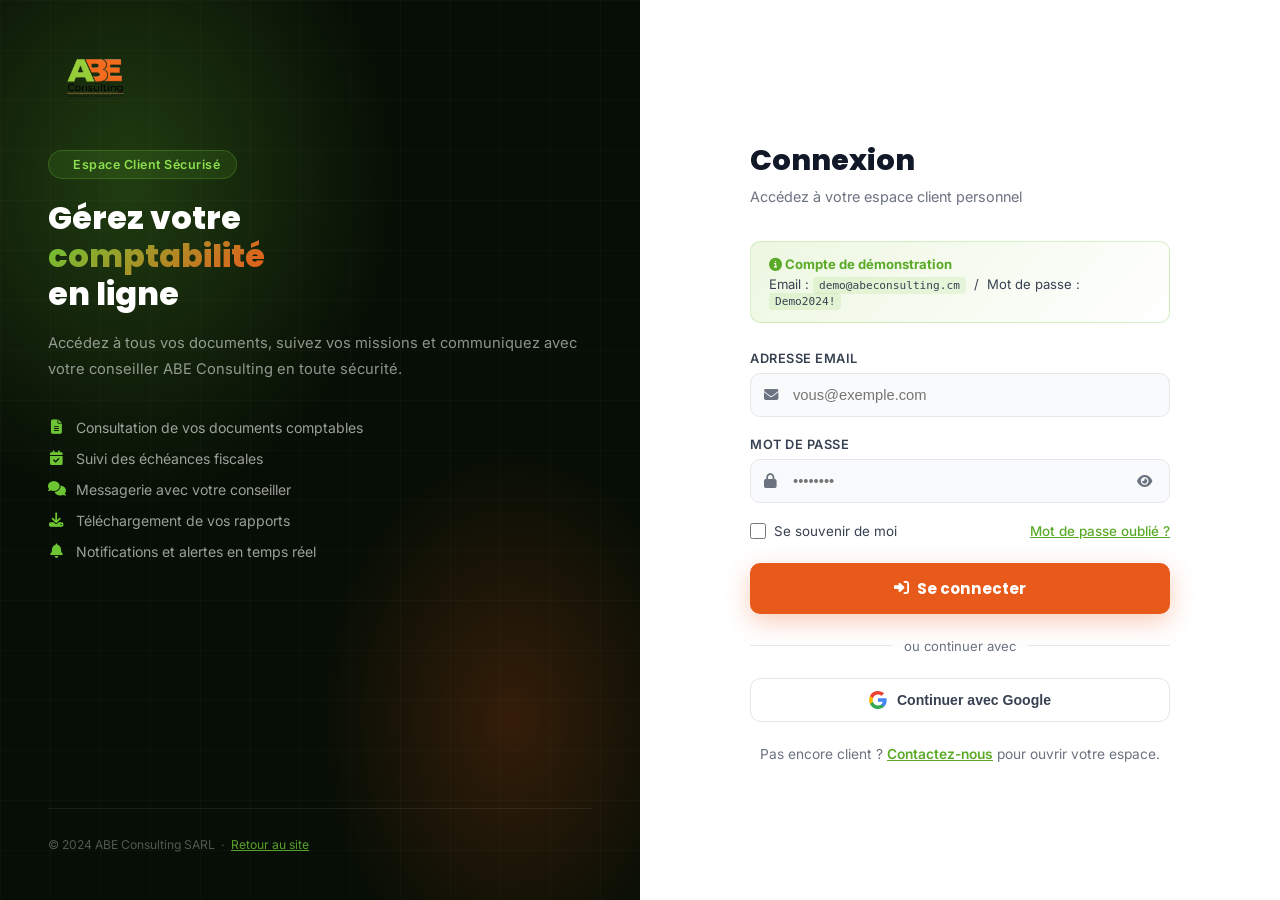
==== dashboard.html @ 88e7f57d "Initial release – ABE Consulting SARL website Complete multi-page B2B website with: - Main site (ind" ====
<!DOCTYPE html>
<html lang="fr">
<head>
  <meta charset="UTF-8" />
  <meta name="viewport" content="width=device-width, initial-scale=1.0" />
  <title>Espace Client – ABE Consulting SARL</title>
  <link rel="icon" type="image/png" href="images/logoABE.png" />
  <link rel="stylesheet" href="https://cdnjs.cloudflare.com/ajax/libs/font-awesome/6.5.0/css/all.min.css" />
  <link rel="stylesheet" href="css/dashboard.css" />
</head>
<body>
<div class="dash-layout">

  <!-- ═══ SIDEBAR ═══ -->
  <aside class="sidebar" id="sidebar">
    <div class="sidebar-logo">
      <img src="images/logoABE.png" alt="ABE Consulting" />
    </div>

    <nav class="sidebar-nav">
      <div class="nav-group">
        <div class="nav-group-label">Principal</div>
        <a href="#" class="sidebar-link active"><i class="fas fa-th-large"></i> Tableau de bord</a>
        <a href="#" class="sidebar-link"><i class="fas fa-folder-open"></i> Mes documents <span class="badge">3</span></a>
        <a href="#" class="sidebar-link"><i class="fas fa-calendar-alt"></i> Échéances fiscales</a>
        <a href="#" class="sidebar-link"><i class="fas fa-comments"></i> Messages <span class="badge">2</span></a>
      </div>
      <div class="nav-group">
        <div class="nav-group-label">Services</div>
        <a href="#" class="sidebar-link"><i class="fas fa-calculator"></i> Comptabilité</a>
        <a href="#" class="sidebar-link"><i class="fas fa-search-dollar"></i> Audit & Contrôle</a>
        <a href="#" class="sidebar-link"><i class="fas fa-file-invoice-dollar"></i> Fiscalité</a>
        <a href="#" class="sidebar-link"><i class="fas fa-chart-line"></i> Rapports</a>
      </div>
      <div class="nav-group">
        <div class="nav-group-label">Compte</div>
        <a href="#" class="sidebar-link"><i class="fas fa-user-cog"></i> Mon profil</a>
        <a href="#" class="sidebar-link"><i class="fas fa-bell"></i> Notifications</a>
        <a href="#" class="sidebar-link"><i class="fas fa-question-circle"></i> Aide & Support</a>
      </div>
    </nav>

    <div class="sidebar-bottom">
      <div class="sidebar-user" id="sidebarUser">
        <div class="user-avatar" id="sidebarAvatar">CT</div>
        <div class="user-info">
          <strong id="sidebarName">Charly TEMGOUA</strong>
          <span>Client Premium</span>
        </div>
        <i class="fas fa-ellipsis-v"></i>
      </div>
    </div>
  </aside>

  <!-- ═══ MAIN ═══ -->
  <div class="dash-main">

    <!-- Top Bar -->
    <div class="dash-topbar">
      <div class="topbar-search">
        <i class="fas fa-search"></i>
        <input type="text" placeholder="Rechercher un document, une mission…" />
      </div>
      <div class="topbar-right">
        <button class="topbar-icon-btn" title="Notifications">
          <i class="fas fa-bell"></i>
          <span class="topbar-notif-dot"></span>
        </button>
        <button class="topbar-icon-btn" title="Aide">
          <i class="fas fa-question-circle"></i>
        </button>
        <div class="topbar-user" id="topbarUser">
          <div class="topbar-avatar" id="topbarAvatar">CT</div>
          <span id="topbarName">Charly T.</span>
          <i class="fas fa-chevron-down"></i>
        </div>
        <button class="btn btn-o btn-sm" onclick="logout()">
          <i class="fas fa-sign-out-alt"></i> Déconnexion
        </button>
      </div>
    </div>

    <!-- Body -->
    <div class="dash-body">

      <!-- Welcome -->
      <div class="welcome-bar">
        <div class="welcome-text">
          <h1>Bonjour, <span id="welcomeName">Charly</span> 👋</h1>
          <p id="welcomeDate">Chargement de la date…</p>
        </div>
        <div class="welcome-actions">
          <button class="btn btn-o btn-sm" onclick="showToast('Fonctionnalité bientôt disponible')">
            <i class="fas fa-download"></i> Exporter
          </button>
          <button class="btn btn-p btn-sm">
            <i class="fas fa-plus"></i> Nouvelle demande
          </button>
        </div>
      </div>

      <!-- KPI Cards -->
      <div class="kpi-grid">
        <div class="kpi-card">
          <div class="kpi-top">
            <div class="kpi-icon ki-g"><i class="fas fa-folder-open"></i></div>
            <div class="kpi-trend up"><i class="fas fa-arrow-up"></i> +2</div>
          </div>
          <div class="kpi-num">12</div>
          <div class="kpi-label">Documents disponibles</div>
        </div>
        <div class="kpi-card">
          <div class="kpi-top">
            <div class="kpi-icon ki-o"><i class="fas fa-calendar-exclamation"></i></div>
            <div class="kpi-trend up"><i class="fas fa-exclamation"></i> Urgent</div>
          </div>
          <div class="kpi-num">3</div>
          <div class="kpi-label">Échéances à venir</div>
        </div>
        <div class="kpi-card">
          <div class="kpi-top">
            <div class="kpi-icon ki-b"><i class="fas fa-tasks"></i></div>
            <div class="kpi-trend up"><i class="fas fa-circle-check"></i> En cours</div>
          </div>
          <div class="kpi-num">2</div>
          <div class="kpi-label">Missions actives</div>
        </div>
        <div class="kpi-card">
          <div class="kpi-top">
            <div class="kpi-icon ki-p"><i class="fas fa-comments"></i></div>
            <div class="kpi-trend up"><i class="fas fa-dot-circle"></i> Nouveau</div>
          </div>
          <div class="kpi-num">2</div>
          <div class="kpi-label">Messages non lus</div>
        </div>
      </div>

      <!-- Content Grid -->
      <div class="content-grid">

        <!-- Documents table -->
        <div class="dash-card">
          <div class="card-head">
            <h3><i class="fas fa-folder" style="color:var(--c-green);margin-right:8px"></i>Mes derniers documents</h3>
            <button class="btn btn-o btn-xs">Voir tout</button>
          </div>
          <div class="card-body">
            <table class="docs-table">
              <thead>
                <tr>
                  <th>Document</th>
                  <th>Date</th>
                  <th>Exercice</th>
                  <th>Statut</th>
                  <th></th>
                </tr>
              </thead>
              <tbody>
                <tr>
                  <td>
                    <div class="doc-name">
                      <div class="doc-icon di-pdf"><i class="fas fa-file-pdf"></i></div>
                      <div>
                        <strong>Bilan 2023</strong>
                        <small>États financiers annuels</small>
                      </div>
                    </div>
                  </td>
                  <td>28/03/2024</td>
                  <td>2023</td>
                  <td><span class="status-pill sp-ok">Certifié</span></td>
                  <td><button class="btn btn-o btn-xs" onclick="showToast('Téléchargement en cours…')"><i class="fas fa-download"></i></button></td>
                </tr>
                <tr>
                  <td>
                    <div class="doc-name">
                      <div class="doc-icon di-xls"><i class="fas fa-file-excel"></i></div>
                      <div>
                        <strong>Déclaration TVA – T4 2023</strong>
                        <small>Déclaration trimestrielle</small>
                      </div>
                    </div>
                  </td>
                  <td>15/01/2024</td>
                  <td>2023</td>
                  <td><span class="status-pill sp-ok">Déposée</span></td>
                  <td><button class="btn btn-o btn-xs" onclick="showToast('Téléchargement en cours…')"><i class="fas fa-download"></i></button></td>
                </tr>
                <tr>
                  <td>
                    <div class="doc-name">
                      <div class="doc-icon di-pdf"><i class="fas fa-file-pdf"></i></div>
                      <div>
                        <strong>Rapport d'audit interne</strong>
                        <small>Mission de contrôle 2023</small>
                      </div>
                    </div>
                  </td>
                  <td>10/03/2024</td>
                  <td>2023</td>
                  <td><span class="status-pill sp-new">Nouveau</span></td>
                  <td><button class="btn btn-o btn-xs" onclick="showToast('Téléchargement en cours…')"><i class="fas fa-download"></i></button></td>
                </tr>
                <tr>
                  <td>
                    <div class="doc-name">
                      <div class="doc-icon di-word"><i class="fas fa-file-word"></i></div>
                      <div>
                        <strong>Note fiscale – IS 2023</strong>
                        <small>Analyse impôt sur les sociétés</small>
                      </div>
                    </div>
                  </td>
                  <td>05/04/2024</td>
                  <td>2023</td>
                  <td><span class="status-pill sp-pend">En attente</span></td>
                  <td><button class="btn btn-o btn-xs" onclick="showToast('Téléchargement en cours…')"><i class="fas fa-download"></i></button></td>
                </tr>
              </tbody>
            </table>
          </div>
        </div>

        <!-- Deadlines -->
        <div class="dash-card">
          <div class="card-head">
            <h3><i class="fas fa-calendar-alt" style="color:var(--c-orange);margin-right:8px"></i>Échéances fiscales</h3>
            <button class="btn btn-o btn-xs">Calendrier</button>
          </div>
          <div class="card-body">
            <div class="deadline-list">
              <div class="deadline-item urgent">
                <div class="dl-date"><strong>15</strong><span>Avr</span></div>
                <div class="dl-info">
                  <strong>Déclaration TVA T1 2024</strong>
                  <span>Direction Générale des Impôts</span>
                </div>
                <span class="dl-badge dlb-u">Urgent</span>
              </div>
              <div class="deadline-item">
                <div class="dl-date"><strong>30</strong><span>Avr</span></div>
                <div class="dl-info">
                  <strong>Paiement IS – Acompte</strong>
                  <span>Impôt sur les sociétés</span>
                </div>
                <span class="dl-badge dlb-n">Normal</span>
              </div>
              <div class="deadline-item">
                <div class="dl-date"><strong>15</strong><span>Mai</span></div>
                <div class="dl-info">
                  <strong>DIPE mensuelle – Avril</strong>
                  <span>Déclaration préalable emploi</span>
                </div>
                <span class="dl-badge dlb-n">Normal</span>
              </div>
              <div class="deadline-item">
                <div class="dl-date"><strong>30</strong><span>Jun</span></div>
                <div class="dl-info">
                  <strong>Liasse fiscale 2023</strong>
                  <span>Dépôt bilan DGI</span>
                </div>
                <span class="dl-badge dlb-n">Normal</span>
              </div>
            </div>
          </div>
        </div>

      </div>

      <!-- Activity + Messages -->
      <div class="content-grid">

        <!-- Activity -->
        <div class="dash-card">
          <div class="card-head">
            <h3><i class="fas fa-history" style="color:var(--c-green);margin-right:8px"></i>Activité récente</h3>
          </div>
          <div class="card-body">
            <div class="activity-list">
              <div class="activity-item">
                <div class="act-dot ad-g"><i class="fas fa-upload"></i></div>
                <div class="act-text">
                  <strong>Bilan 2023 mis en ligne</strong>
                  <span>Il y a 2 jours · par ABE Consulting</span>
                </div>
              </div>
              <div class="activity-item">
                <div class="act-dot ad-o"><i class="fas fa-file-invoice-dollar"></i></div>
                <div class="act-text">
                  <strong>Déclaration TVA T1 préparée</strong>
                  <span>Il y a 3 jours · en attente de signature</span>
                </div>
              </div>
              <div class="activity-item">
                <div class="act-dot ad-b"><i class="fas fa-comments"></i></div>
                <div class="act-text">
                  <strong>Nouveau message de votre conseiller</strong>
                  <span>Il y a 5 jours · Charly TEMGOUA</span>
                </div>
              </div>
              <div class="activity-item">
                <div class="act-dot ad-g"><i class="fas fa-check-circle"></i></div>
                <div class="act-text">
                  <strong>Mission audit interne clôturée</strong>
                  <span>Il y a 1 semaine · Rapport disponible</span>
                </div>
              </div>
            </div>
          </div>
        </div>

        <!-- Messages -->
        <div class="dash-card messages-section">
          <div class="card-head">
            <h3><i class="fas fa-comments" style="color:var(--c-orange);margin-right:8px"></i>Messages</h3>
            <span style="font-size:.75rem;background:var(--c-orange);color:#fff;padding:3px 9px;border-radius:99px;font-weight:700;">2 non lus</span>
          </div>
          <div class="card-body">
            <div class="activity-list">
              <div class="activity-item" style="background:var(--c-green-l);border-radius:10px;margin:8px 8px 0;">
                <div class="act-dot ad-g"><i class="fas fa-user"></i></div>
                <div class="act-text">
                  <strong>Charly TEMGOUA (Conseiller)</strong>
                  <span>"Votre bilan 2023 est prêt. Merci de le consulter dans vos documents et de valider..."</span>
                  <span style="font-size:.7rem;color:var(--c-400);margin-top:4px;display:block;">Hier à 14:32 · Non lu</span>
                </div>
              </div>
              <div class="activity-item" style="background:var(--c-orange-l);border-radius:10px;margin:8px;">
                <div class="act-dot ad-o"><i class="fas fa-bell"></i></div>
                <div class="act-text">
                  <strong>Rappel automatique</strong>
                  <span>"Votre déclaration TVA T1 est due le 15 avril. Nous avons préparé les documents..."</span>
                  <span style="font-size:.7rem;color:var(--c-400);margin-top:4px;display:block;">Il y a 2 jours · Non lu</span>
                </div>
              </div>
            </div>
          </div>
          <div class="msg-compose-area">
            <textarea placeholder="Envoyer un message à votre conseiller…" rows="2"></textarea>
            <button class="btn btn-g btn-sm" onclick="showToast('Message envoyé à votre conseiller !')">
              <i class="fas fa-paper-plane"></i>
            </button>
          </div>
        </div>

      </div>

    </div><!-- /dash-body -->
  </div><!-- /dash-main -->

</div><!-- /dash-layout -->

<!-- Toast -->
<div class="toast" id="toast"><i class="fas fa-check-circle"></i> <span id="toastMsg"></span></div>

<script src="js/auth.js"></script>
<script>
  // Load user data
  document.addEventListener('DOMContentLoaded', () => {
    const user = JSON.parse(localStorage.getItem('abe_user') || '{}');
    const name = user.name || 'Client';
    const initials = name.split(' ').map(n=>n[0]).join('').slice(0,2).toUpperCase();
    const firstName = name.split(' ')[0];

    document.getElementById('welcomeName').textContent = firstName;
    document.getElementById('sidebarName').textContent = name;
    document.getElementById('sidebarAvatar').textContent = initials;
    document.getElementById('topbarName').textContent = firstName + ' T.';
    document.getElementById('topbarAvatar').textContent = initials;

    // Date
    const now = new Date();
    const opts = { weekday:'long', year:'numeric', month:'long', day:'numeric' };
    document.getElementById('welcomeDate').textContent =
      'Aujourd\'hui, ' + now.toLocaleDateString('fr-FR', opts);
  });

  function showToast(msg) {
    const t = document.getElementById('toast');
    document.getElementById('toastMsg').textContent = msg;
    t.classList.add('show');
    setTimeout(() => t.classList.remove('show'), 3000);
  }
  function logout() {
    if (confirm('Êtes-vous sûr de vouloir vous déconnecter ?')) {
      localStorage.removeItem('abe_token');
      localStorage.removeItem('abe_user');
      window.location.href = 'login.html';
    }
  }
</script>
</body>
</html>
---- css/dashboard.css ----
/* ================================================================
   ABE Consulting — Client Dashboard Styles
   ================================================================ */

@import url('https://fonts.googleapis.com/css2?family=Inter:wght@400;500;600&family=Poppins:wght@500;600;700;800&display=swap');

*,*::before,*::after{box-sizing:border-box;margin:0;padding:0}
html{font-size:16px}
body{font-family:'Inter',sans-serif;background:#f3f4f6;color:#374151;-webkit-font-smoothing:antialiased}

:root {
  --c-green:#6DC534; --c-green-d:#5aaa28; --c-green-l:#edf7e1;
  --c-orange:#E85A1A; --c-orange-d:#c94914; --c-orange-l:#fdf0e8;
  --c-ink:#0d0d0d; --c-900:#111827; --c-800:#1f2937; --c-700:#374151;
  --c-500:#6b7280; --c-400:#9ca3af; --c-200:#e5e7eb;
  --c-100:#f3f4f6; --c-50:#f9fafb; --c-white:#ffffff;
  --sidebar-w:260px;
  --header-h:64px;
  --t:.25s ease;
  --sh:0 4px 6px -1px rgba(0,0,0,.08),0 2px 4px -2px rgba(0,0,0,.06);
  --sh-lg:0 10px 15px -3px rgba(0,0,0,.08);
}

/* ── Layout ── */
.dash-layout { display:flex; min-height:100vh; }

/* ── Sidebar ── */
.sidebar {
  width:var(--sidebar-w); flex-shrink:0;
  background:var(--c-ink);
  display:flex; flex-direction:column;
  position:fixed; top:0; left:0; bottom:0;
  z-index:200; overflow-y:auto;
  transition:transform var(--t);
}
.sidebar-logo {
  padding:22px 20px 20px;
  border-bottom:1px solid rgba(255,255,255,.07);
}
.sidebar-logo img { height:40px; width:auto; object-fit:contain; filter:brightness(0) invert(1) opacity(.8); }

.sidebar-nav { flex:1; padding:16px 12px; }
.nav-group { margin-bottom:28px; }
.nav-group-label {
  font-size:.68rem; font-weight:700; text-transform:uppercase; letter-spacing:1.5px;
  color:rgba(255,255,255,.25); padding:0 10px; margin-bottom:8px;
}
.sidebar-link {
  display:flex; align-items:center; gap:12px;
  padding:10px 12px; border-radius:8px;
  font-size:.86rem; font-weight:500; color:rgba(255,255,255,.55);
  transition:var(--t); position:relative;
  margin-bottom:3px;
}
.sidebar-link i { width:18px; text-align:center; font-size:.9rem; }
.sidebar-link:hover { color:rgba(255,255,255,.85); background:rgba(255,255,255,.07); }
.sidebar-link.active { color:var(--c-white); background:rgba(109,197,52,.18); }
.sidebar-link.active i { color:var(--c-green); }
.sidebar-link .badge {
  margin-left:auto; background:var(--c-orange); color:#fff;
  font-size:.68rem; font-weight:700; padding:2px 7px; border-radius:9999px;
}

.sidebar-bottom {
  padding:16px 12px;
  border-top:1px solid rgba(255,255,255,.07);
}
.sidebar-user {
  display:flex; align-items:center; gap:10px;
  padding:12px; border-radius:8px;
  transition:var(--t); cursor:pointer;
}
.sidebar-user:hover { background:rgba(255,255,255,.07); }
.user-avatar {
  width:36px; height:36px; border-radius:50%;
  background:linear-gradient(135deg,var(--c-green),var(--c-green-d));
  display:flex; align-items:center; justify-content:center;
  font-family:'Poppins',sans-serif; font-size:.85rem; font-weight:700; color:#fff;
  flex-shrink:0;
}
.user-info strong { display:block; font-size:.82rem; font-weight:600; color:#fff; }
.user-info span   { font-size:.72rem; color:rgba(255,255,255,.4); }
.sidebar-user i { margin-left:auto; color:rgba(255,255,255,.3); font-size:.75rem; }

/* ── Main content ── */
.dash-main { margin-left:var(--sidebar-w); flex:1; min-width:0; }

/* ── Top bar ── */
.dash-topbar {
  position:sticky; top:0; z-index:100;
  height:var(--header-h);
  background:rgba(255,255,255,.95);
  backdrop-filter:blur(12px);
  border-bottom:1px solid var(--c-200);
  display:flex; align-items:center;
  padding:0 32px; gap:16px;
}
.topbar-search {
  flex:1; max-width:340px;
  position:relative;
}
.topbar-search i {
  position:absolute; left:14px; top:50%; transform:translateY(-50%);
  color:var(--c-400); font-size:.85rem;
}
.topbar-search input {
  width:100%; padding:9px 14px 9px 38px;
  border:1.5px solid var(--c-200); border-radius:8px;
  font-size:.86rem; color:var(--c-900);
  background:var(--c-100); outline:none; transition:var(--t);
}
.topbar-search input:focus { border-color:var(--c-green); background:#fff; box-shadow:0 0 0 3px rgba(109,197,52,.1); }
.topbar-right { margin-left:auto; display:flex; align-items:center; gap:12px; }
.topbar-icon-btn {
  width:38px; height:38px; border-radius:8px;
  display:flex; align-items:center; justify-content:center;
  color:var(--c-500); font-size:.9rem;
  position:relative; transition:var(--t);
  background:transparent;
}
.topbar-icon-btn:hover { background:var(--c-100); color:var(--c-900); }
.topbar-notif-dot {
  position:absolute; top:8px; right:8px;
  width:8px; height:8px; border-radius:50%;
  background:var(--c-orange); border:2px solid #fff;
}
.topbar-user {
  display:flex; align-items:center; gap:8px;
  padding:6px 12px; border-radius:8px;
  cursor:pointer; transition:var(--t);
}
.topbar-user:hover { background:var(--c-100); }
.topbar-avatar {
  width:32px; height:32px; border-radius:50%;
  background:linear-gradient(135deg,var(--c-green),var(--c-green-d));
  display:flex; align-items:center; justify-content:center;
  font-family:'Poppins',sans-serif; font-size:.75rem; font-weight:700; color:#fff;
}
.topbar-user span { font-size:.84rem; font-weight:600; color:var(--c-900); }
.topbar-user i    { font-size:.75rem; color:var(--c-500); }

/* ── Page body ── */
.dash-body { padding:32px; }

/* ── Welcome bar ── */
.welcome-bar {
  display:flex; align-items:center; justify-content:space-between;
  flex-wrap:wrap; gap:16px; margin-bottom:32px;
}
.welcome-text h1 { font-family:'Poppins',sans-serif; font-size:1.5rem; font-weight:800; color:var(--c-900); margin-bottom:4px; }
.welcome-text p  { font-size:.88rem; color:var(--c-500); }
.welcome-actions { display:flex; gap:10px; }

/* Buttons */
.btn {
  display:inline-flex; align-items:center; gap:8px;
  padding:10px 22px; border-radius:8px;
  font-family:'Poppins',sans-serif; font-size:.85rem; font-weight:600;
  transition:var(--t); cursor:pointer; border:none;
}
.btn-p { background:var(--c-orange); color:#fff; box-shadow:0 4px 14px rgba(232,90,26,.25); }
.btn-p:hover { background:var(--c-orange-d); transform:translateY(-1px); }
.btn-g { background:var(--c-green); color:#fff; box-shadow:0 4px 14px rgba(109,197,52,.25); }
.btn-g:hover { background:var(--c-green-d); transform:translateY(-1px); }
.btn-o { background:transparent; color:var(--c-700); border:1.5px solid var(--c-200); }
.btn-o:hover { border-color:var(--c-green); color:var(--c-green-d); background:var(--c-green-l); }
.btn-sm { padding:7px 14px; font-size:.78rem; }
.btn-xs { padding:5px 10px; font-size:.74rem; }

/* ── KPI Cards ── */
.kpi-grid {
  display:grid; grid-template-columns:repeat(4,1fr);
  gap:20px; margin-bottom:28px;
}
.kpi-card {
  background:var(--c-white);
  border:1px solid var(--c-200);
  border-radius:14px; padding:24px;
  display:flex; flex-direction:column; gap:12px;
  transition:var(--t);
}
.kpi-card:hover { box-shadow:var(--sh-lg); transform:translateY(-2px); }
.kpi-top { display:flex; align-items:flex-start; justify-content:space-between; }
.kpi-icon {
  width:44px; height:44px; border-radius:10px;
  display:flex; align-items:center; justify-content:center;
  font-size:1.1rem;
}
.ki-g { background:var(--c-green-l); color:var(--c-green-d); }
.ki-o { background:var(--c-orange-l); color:var(--c-orange-d); }
.ki-b { background:#eff6ff; color:#2563eb; }
.ki-p { background:#f5f3ff; color:#7c3aed; }
.kpi-trend {
  display:flex; align-items:center; gap:4px;
  font-size:.75rem; font-weight:600;
}
.kpi-trend.up   { color:#16a34a; }
.kpi-trend.down { color:#dc2626; }
.kpi-num {
  font-family:'Poppins',sans-serif;
  font-size:1.8rem; font-weight:800; color:var(--c-900); line-height:1;
}
.kpi-label { font-size:.8rem; color:var(--c-500); }

/* ── Content grid ── */
.content-grid {
  display:grid; grid-template-columns:1.6fr 1fr;
  gap:24px; margin-bottom:28px;
}

/* ── Cards ── */
.dash-card {
  background:var(--c-white);
  border:1px solid var(--c-200);
  border-radius:14px; overflow:hidden;
}
.card-head {
  display:flex; align-items:center; justify-content:space-between;
  padding:20px 24px; border-bottom:1px solid var(--c-200);
}
.card-head h3 { font-family:'Poppins',sans-serif; font-size:.92rem; font-weight:700; color:var(--c-900); }
.card-body { padding:0; }

/* ── Documents table ── */
.docs-table { width:100%; border-collapse:collapse; }
.docs-table th {
  padding:12px 24px; text-align:left;
  font-size:.72rem; font-weight:700; color:var(--c-500);
  text-transform:uppercase; letter-spacing:.8px;
  background:var(--c-50); border-bottom:1px solid var(--c-200);
}
.docs-table td { padding:14px 24px; font-size:.85rem; border-bottom:1px solid var(--c-100); vertical-align:middle; }
.docs-table tr:last-child td { border-bottom:none; }
.docs-table tr:hover td { background:var(--c-50); }
.doc-name { display:flex; align-items:center; gap:10px; }
.doc-icon {
  width:32px; height:32px; border-radius:6px;
  display:flex; align-items:center; justify-content:center;
  font-size:.8rem; flex-shrink:0;
}
.di-pdf { background:#fef2f2; color:#dc2626; }
.di-xls { background:#f0fdf4; color:#16a34a; }
.di-word{ background:#eff6ff; color:#2563eb; }
.doc-name strong { font-weight:600; color:var(--c-900); }
.doc-name small  { font-size:.75rem; color:var(--c-500); display:block; }

.status-pill {
  display:inline-flex; align-items:center; gap:5px;
  padding:4px 10px; border-radius:9999px;
  font-size:.72rem; font-weight:600;
}
.sp-ok   { background:#f0fdf4; color:#16a34a; }
.sp-pend { background:#fef9c3; color:#b45309; }
.sp-new  { background:var(--c-green-l); color:var(--c-green-d); }
.sp-ok::before, .sp-pend::before, .sp-new::before {
  content:''; width:5px; height:5px; border-radius:50%; background:currentColor;
}

/* ── Deadlines / Calendar ── */
.deadline-list { padding:12px; display:flex; flex-direction:column; gap:8px; }
.deadline-item {
  display:flex; align-items:center; gap:12px;
  padding:12px 14px; border-radius:10px; border:1px solid var(--c-200);
  transition:var(--t);
}
.deadline-item:hover { border-color:var(--c-green); background:var(--c-green-ll,#f6fdf0); }
.dl-date {
  min-width:48px; text-align:center;
  background:var(--c-100); border-radius:8px; padding:6px 8px;
  font-family:'Poppins',sans-serif;
}
.dl-date strong { display:block; font-size:1.1rem; font-weight:800; color:var(--c-900); line-height:1; }
.dl-date span   { font-size:.65rem; text-transform:uppercase; letter-spacing:.5px; color:var(--c-500); }
.deadline-item.urgent .dl-date { background:var(--c-orange-l); }
.deadline-item.urgent .dl-date strong { color:var(--c-orange-d); }
.dl-info strong { display:block; font-size:.85rem; font-weight:600; color:var(--c-900); }
.dl-info span   { font-size:.75rem; color:var(--c-500); }
.dl-badge {
  margin-left:auto; padding:3px 9px; border-radius:9999px;
  font-size:.68rem; font-weight:700;
}
.dlb-u { background:var(--c-orange-l); color:var(--c-orange-d); }
.dlb-n { background:var(--c-green-l);  color:var(--c-green-d); }

/* ── Activity feed ── */
.activity-list { padding:8px 16px; display:flex; flex-direction:column; }
.activity-item {
  display:flex; gap:12px; padding:14px 8px;
  border-bottom:1px solid var(--c-100);
}
.activity-item:last-child { border-bottom:none; }
.act-dot {
  width:34px; height:34px; border-radius:50%; flex-shrink:0;
  display:flex; align-items:center; justify-content:center;
  font-size:.8rem;
}
.ad-g { background:var(--c-green-l); color:var(--c-green-d); }
.ad-o { background:var(--c-orange-l); color:var(--c-orange-d); }
.ad-b { background:#eff6ff; color:#2563eb; }
.act-text strong { display:block; font-size:.84rem; font-weight:600; color:var(--c-900); margin-bottom:2px; }
.act-text span   { font-size:.76rem; color:var(--c-500); }

/* ── Messages section ── */
.messages-section { margin-top:24px; }
.msg-compose-area {
  padding:20px 24px; border-top:1px solid var(--c-200);
  display:flex; gap:12px; align-items:flex-end;
}
.msg-compose-area textarea {
  flex:1; padding:12px 16px;
  border:1.5px solid var(--c-200); border-radius:10px;
  font-family:'Inter',sans-serif; font-size:.86rem; color:var(--c-900);
  resize:none; min-height:60px; outline:none; transition:var(--t);
}
.msg-compose-area textarea:focus { border-color:var(--c-green); box-shadow:0 0 0 3px rgba(109,197,52,.1); }

/* ── Toast ── */
.toast {
  position:fixed; top:80px; right:24px; z-index:999;
  background:var(--c-900); color:#fff;
  padding:14px 20px; border-radius:10px;
  display:flex; align-items:center; gap:10px;
  box-shadow:var(--sh-lg);
  font-size:.86rem;
  transform:translateY(-20px); opacity:0;
  transition:.3s ease;
  pointer-events:none;
}
.toast.show { transform:translateY(0); opacity:1; }
.toast i { color:var(--c-green); }

/* ── Responsive ── */
@media(max-width:1024px) {
  .kpi-grid      { grid-template-columns:repeat(2,1fr); }
  .content-grid  { grid-template-columns:1fr; }
}
@media(max-width:768px) {
  .sidebar       { transform:translateX(-100%); }
  .sidebar.open  { transform:translateX(0); }
  .dash-main     { margin-left:0; }
  .dash-body     { padding:20px 16px; }
  .kpi-grid      { grid-template-columns:1fr 1fr; }
  .docs-table th:nth-child(3),
  .docs-table td:nth-child(3) { display:none; }
}
@media(max-width:480px) {
  .kpi-grid      { grid-template-columns:1fr; }
  .welcome-actions { display:none; }
}
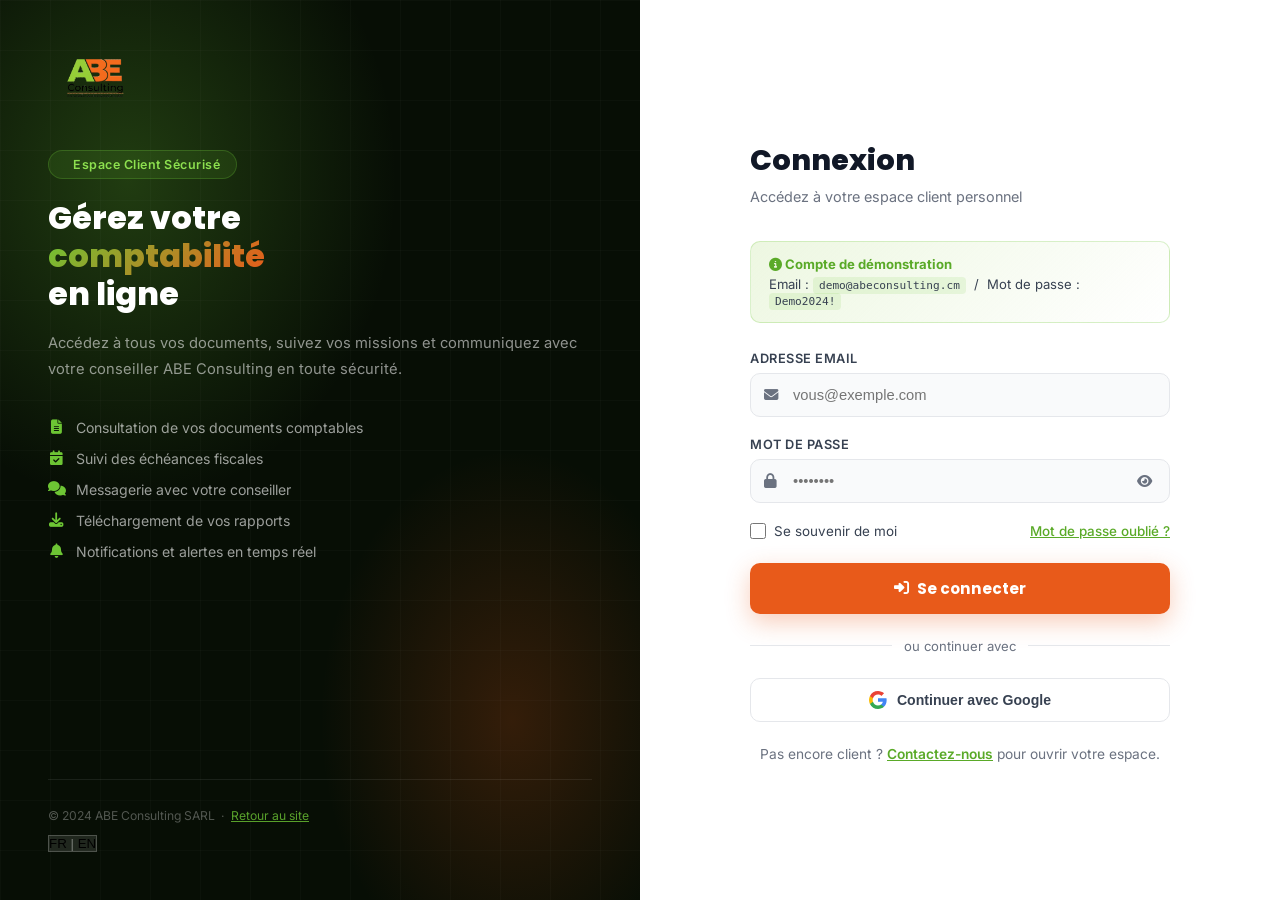
==== commit fff7e27d: "feat: complete project — certifications section, FAQ#5, footer links, lang toggle on login/dashboard" ====
--- a/dashboard.html
+++ b/dashboard.html
@@ -9,43 +9,70 @@
   <link rel="stylesheet" href="css/dashboard.css" />
 </head>
 <body>
-<div class="dash-layout">
+
+<div class="dash-layout" id="dashLayout">
+
+  <!-- ═══ SIDEBAR OVERLAY (mobile) ═══ -->
+  <div class="sidebar-overlay" id="sidebarOverlay" onclick="closeSidebar()"></div>
 
   <!-- ═══ SIDEBAR ═══ -->
   <aside class="sidebar" id="sidebar">
     <div class="sidebar-logo">
-      <img src="images/logoABE.png" alt="ABE Consulting" />
+      <a href="index.html"><img src="images/logoABE.png" alt="ABE Consulting" /></a>
+      <button class="sidebar-close" onclick="closeSidebar()" aria-label="Fermer"><i class="fas fa-times"></i></button>
     </div>
 
     <nav class="sidebar-nav">
       <div class="nav-group">
         <div class="nav-group-label">Principal</div>
-        <a href="#" class="sidebar-link active"><i class="fas fa-th-large"></i> Tableau de bord</a>
-        <a href="#" class="sidebar-link"><i class="fas fa-folder-open"></i> Mes documents <span class="badge">3</span></a>
-        <a href="#" class="sidebar-link"><i class="fas fa-calendar-alt"></i> Échéances fiscales</a>
-        <a href="#" class="sidebar-link"><i class="fas fa-comments"></i> Messages <span class="badge">2</span></a>
+        <a href="#" class="sidebar-link active" data-view="dashboard" onclick="switchView('dashboard',this)">
+          <i class="fas fa-th-large"></i> Tableau de bord
+        </a>
+        <a href="#" class="sidebar-link" data-view="documents" onclick="switchView('documents',this)">
+          <i class="fas fa-folder-open"></i> Mes documents <span class="badge">3</span>
+        </a>
+        <a href="#" class="sidebar-link" data-view="calendar" onclick="switchView('calendar',this)">
+          <i class="fas fa-calendar-alt"></i> Échéances fiscales
+        </a>
+        <a href="#" class="sidebar-link" data-view="messages" onclick="switchView('messages',this)">
+          <i class="fas fa-comments"></i> Messages <span class="badge">2</span>
+        </a>
       </div>
       <div class="nav-group">
         <div class="nav-group-label">Services</div>
-        <a href="#" class="sidebar-link"><i class="fas fa-calculator"></i> Comptabilité</a>
-        <a href="#" class="sidebar-link"><i class="fas fa-search-dollar"></i> Audit & Contrôle</a>
-        <a href="#" class="sidebar-link"><i class="fas fa-file-invoice-dollar"></i> Fiscalité</a>
-        <a href="#" class="sidebar-link"><i class="fas fa-chart-line"></i> Rapports</a>
+        <a href="services/comptabilite.html" class="sidebar-link">
+          <i class="fas fa-calculator"></i> Comptabilité
+        </a>
+        <a href="services/audit.html" class="sidebar-link">
+          <i class="fas fa-search-dollar"></i> Audit & Contrôle
+        </a>
+        <a href="services/fiscalite.html" class="sidebar-link">
+          <i class="fas fa-file-invoice-dollar"></i> Fiscalité
+        </a>
+        <a href="#" class="sidebar-link" data-view="reports" onclick="switchView('reports',this)">
+          <i class="fas fa-chart-bar"></i> Rapports
+        </a>
       </div>
       <div class="nav-group">
         <div class="nav-group-label">Compte</div>
-        <a href="#" class="sidebar-link"><i class="fas fa-user-cog"></i> Mon profil</a>
-        <a href="#" class="sidebar-link"><i class="fas fa-bell"></i> Notifications</a>
-        <a href="#" class="sidebar-link"><i class="fas fa-question-circle"></i> Aide & Support</a>
+        <a href="#" class="sidebar-link" data-view="profile" onclick="switchView('profile',this)">
+          <i class="fas fa-user-cog"></i> Mon profil
+        </a>
+        <a href="#" class="sidebar-link" data-view="notifications" onclick="switchView('notifications',this)">
+          <i class="fas fa-bell"></i> Notifications <span class="badge badge-notif">5</span>
+        </a>
+        <a href="#" class="sidebar-link" data-view="support" onclick="switchView('support',this)">
+          <i class="fas fa-question-circle"></i> Aide & Support
+        </a>
       </div>
     </nav>
 
     <div class="sidebar-bottom">
-      <div class="sidebar-user" id="sidebarUser">
+      <div class="sidebar-user" onclick="switchView('profile', document.querySelector('[data-view=profile]'))">
         <div class="user-avatar" id="sidebarAvatar">CT</div>
         <div class="user-info">
           <strong id="sidebarName">Charly TEMGOUA</strong>
-          <span>Client Premium</span>
+          <span id="sidebarRole">Client Premium</span>
         </div>
         <i class="fas fa-ellipsis-v"></i>
       </div>
@@ -57,43 +84,72 @@
 
     <!-- Top Bar -->
     <div class="dash-topbar">
+      <button class="sidebar-toggle-btn" onclick="openSidebar()" aria-label="Menu">
+        <i class="fas fa-bars"></i>
+      </button>
       <div class="topbar-search">
         <i class="fas fa-search"></i>
-        <input type="text" placeholder="Rechercher un document, une mission…" />
+        <input type="text" placeholder="Rechercher un document, une mission…" id="searchInput" oninput="handleSearch(this.value)" />
       </div>
       <div class="topbar-right">
-        <button class="topbar-icon-btn" title="Notifications">
+        <button class="lang-toggle" onclick="toggleLang()" aria-label="Changer de langue" style="display:inline-flex;align-items:center;gap:0;background:var(--c-100);border:1.5px solid var(--c-200);border-radius:9999px;overflow:hidden;cursor:pointer;font-size:.72rem;font-weight:700;letter-spacing:.05em;padding:0;">
+          <span class="lang-fr active" style="padding:5px 9px;transition:.2s;">FR</span>
+          <span style="color:var(--c-400);padding:0 2px;">|</span>
+          <span class="lang-en" style="padding:5px 9px;transition:.2s;">EN</span>
+        </button>
+        <button class="topbar-icon-btn" title="Notifications" onclick="switchView('notifications', document.querySelector('[data-view=notifications]'))" style="position:relative">
           <i class="fas fa-bell"></i>
           <span class="topbar-notif-dot"></span>
         </button>
-        <button class="topbar-icon-btn" title="Aide">
+        <button class="topbar-icon-btn" title="Aide" onclick="switchView('support', document.querySelector('[data-view=support]'))">
           <i class="fas fa-question-circle"></i>
         </button>
-        <div class="topbar-user" id="topbarUser">
+        <div class="topbar-user" id="topbarUser" onclick="toggleUserMenu()">
           <div class="topbar-avatar" id="topbarAvatar">CT</div>
           <span id="topbarName">Charly T.</span>
-          <i class="fas fa-chevron-down"></i>
-        </div>
-        <button class="btn btn-o btn-sm" onclick="logout()">
-          <i class="fas fa-sign-out-alt"></i> Déconnexion
-        </button>
+          <i class="fas fa-chevron-down" id="topbarChevron"></i>
+        </div>
+        <!-- User dropdown -->
+        <div class="user-dropdown" id="userDropdown">
+          <div class="ud-header">
+            <div class="topbar-avatar" id="udAvatar">CT</div>
+            <div>
+              <strong id="udName">Charly TEMGOUA</strong>
+              <span id="udEmail">demo@abeconsulting.cm</span>
+            </div>
+          </div>
+          <div class="ud-divider"></div>
+          <a href="#" class="ud-item" onclick="switchView('profile', document.querySelector('[data-view=profile]'));closeUserMenu()">
+            <i class="fas fa-user-cog"></i> Mon profil
+          </a>
+          <a href="#" class="ud-item" onclick="switchView('notifications', document.querySelector('[data-view=notifications]'));closeUserMenu()">
+            <i class="fas fa-bell"></i> Notifications
+          </a>
+          <div class="ud-divider"></div>
+          <a href="index.html" class="ud-item">
+            <i class="fas fa-home"></i> Retour au site
+          </a>
+          <a href="#" class="ud-item ud-logout" onclick="logout()">
+            <i class="fas fa-sign-out-alt"></i> Déconnexion
+          </a>
+        </div>
       </div>
     </div>
 
-    <!-- Body -->
-    <div class="dash-body">
-
-      <!-- Welcome -->
+    <!-- ════════════ VIEWS ════════════ -->
+
+    <!-- VIEW: Dashboard -->
+    <div class="dash-body view active" id="view-dashboard">
       <div class="welcome-bar">
         <div class="welcome-text">
           <h1>Bonjour, <span id="welcomeName">Charly</span> 👋</h1>
-          <p id="welcomeDate">Chargement de la date…</p>
+          <p id="welcomeDate">Chargement…</p>
         </div>
         <div class="welcome-actions">
-          <button class="btn btn-o btn-sm" onclick="showToast('Fonctionnalité bientôt disponible')">
+          <button class="btn btn-o btn-sm" onclick="showToast('Export en cours de préparation…')">
             <i class="fas fa-download"></i> Exporter
           </button>
-          <button class="btn btn-p btn-sm">
+          <button class="btn btn-p btn-sm" onclick="switchView('messages', document.querySelector('[data-view=messages]'))">
             <i class="fas fa-plus"></i> Nouvelle demande
           </button>
         </div>
@@ -101,18 +157,18 @@
 
       <!-- KPI Cards -->
       <div class="kpi-grid">
-        <div class="kpi-card">
+        <div class="kpi-card" onclick="switchView('documents', document.querySelector('[data-view=documents]'))" style="cursor:pointer">
           <div class="kpi-top">
             <div class="kpi-icon ki-g"><i class="fas fa-folder-open"></i></div>
-            <div class="kpi-trend up"><i class="fas fa-arrow-up"></i> +2</div>
+            <div class="kpi-trend up"><i class="fas fa-arrow-up"></i> +2 nouveaux</div>
           </div>
           <div class="kpi-num">12</div>
           <div class="kpi-label">Documents disponibles</div>
         </div>
-        <div class="kpi-card">
+        <div class="kpi-card" onclick="switchView('calendar', document.querySelector('[data-view=calendar]'))" style="cursor:pointer">
           <div class="kpi-top">
             <div class="kpi-icon ki-o"><i class="fas fa-calendar-exclamation"></i></div>
-            <div class="kpi-trend up"><i class="fas fa-exclamation"></i> Urgent</div>
+            <div class="kpi-trend orange"><i class="fas fa-exclamation-triangle"></i> Urgent</div>
           </div>
           <div class="kpi-num">3</div>
           <div class="kpi-label">Échéances à venir</div>
@@ -120,15 +176,15 @@
         <div class="kpi-card">
           <div class="kpi-top">
             <div class="kpi-icon ki-b"><i class="fas fa-tasks"></i></div>
-            <div class="kpi-trend up"><i class="fas fa-circle-check"></i> En cours</div>
+            <div class="kpi-trend blue"><i class="fas fa-sync"></i> En cours</div>
           </div>
           <div class="kpi-num">2</div>
           <div class="kpi-label">Missions actives</div>
         </div>
-        <div class="kpi-card">
+        <div class="kpi-card" onclick="switchView('messages', document.querySelector('[data-view=messages]'))" style="cursor:pointer">
           <div class="kpi-top">
             <div class="kpi-icon ki-p"><i class="fas fa-comments"></i></div>
-            <div class="kpi-trend up"><i class="fas fa-dot-circle"></i> Nouveau</div>
+            <div class="kpi-trend purple"><i class="fas fa-circle"></i> Non lus</div>
           </div>
           <div class="kpi-num">2</div>
           <div class="kpi-label">Messages non lus</div>
@@ -137,82 +193,37 @@
 
       <!-- Content Grid -->
       <div class="content-grid">
-
-        <!-- Documents table -->
+        <!-- Documents récents -->
         <div class="dash-card">
           <div class="card-head">
-            <h3><i class="fas fa-folder" style="color:var(--c-green);margin-right:8px"></i>Mes derniers documents</h3>
-            <button class="btn btn-o btn-xs">Voir tout</button>
+            <h3><i class="fas fa-folder" style="color:var(--c-green)"></i> Derniers documents</h3>
+            <button class="btn btn-o btn-xs" onclick="switchView('documents', document.querySelector('[data-view=documents]'))">Voir tout</button>
           </div>
           <div class="card-body">
             <table class="docs-table">
-              <thead>
-                <tr>
-                  <th>Document</th>
-                  <th>Date</th>
-                  <th>Exercice</th>
-                  <th>Statut</th>
-                  <th></th>
-                </tr>
-              </thead>
+              <thead><tr><th>Document</th><th>Date</th><th>Statut</th><th></th></tr></thead>
               <tbody>
                 <tr>
-                  <td>
-                    <div class="doc-name">
-                      <div class="doc-icon di-pdf"><i class="fas fa-file-pdf"></i></div>
-                      <div>
-                        <strong>Bilan 2023</strong>
-                        <small>États financiers annuels</small>
-                      </div>
-                    </div>
-                  </td>
+                  <td><div class="doc-name"><div class="doc-icon di-pdf"><i class="fas fa-file-pdf"></i></div><div><strong>Bilan 2023</strong><small>États financiers annuels</small></div></div></td>
                   <td>28/03/2024</td>
-                  <td>2023</td>
                   <td><span class="status-pill sp-ok">Certifié</span></td>
                   <td><button class="btn btn-o btn-xs" onclick="showToast('Téléchargement en cours…')"><i class="fas fa-download"></i></button></td>
                 </tr>
                 <tr>
-                  <td>
-                    <div class="doc-name">
-                      <div class="doc-icon di-xls"><i class="fas fa-file-excel"></i></div>
-                      <div>
-                        <strong>Déclaration TVA – T4 2023</strong>
-                        <small>Déclaration trimestrielle</small>
-                      </div>
-                    </div>
-                  </td>
+                  <td><div class="doc-name"><div class="doc-icon di-xls"><i class="fas fa-file-excel"></i></div><div><strong>Déclaration TVA – T4 2023</strong><small>Déclaration trimestrielle</small></div></div></td>
                   <td>15/01/2024</td>
-                  <td>2023</td>
                   <td><span class="status-pill sp-ok">Déposée</span></td>
                   <td><button class="btn btn-o btn-xs" onclick="showToast('Téléchargement en cours…')"><i class="fas fa-download"></i></button></td>
                 </tr>
                 <tr>
-                  <td>
-                    <div class="doc-name">
-                      <div class="doc-icon di-pdf"><i class="fas fa-file-pdf"></i></div>
-                      <div>
-                        <strong>Rapport d'audit interne</strong>
-                        <small>Mission de contrôle 2023</small>
-                      </div>
-                    </div>
-                  </td>
+                  <td><div class="doc-name"><div class="doc-icon di-pdf"><i class="fas fa-file-pdf"></i></div><div><strong>Rapport d'audit interne</strong><small>Mission de contrôle 2023</small></div></div></td>
                   <td>10/03/2024</td>
-                  <td>2023</td>
                   <td><span class="status-pill sp-new">Nouveau</span></td>
                   <td><button class="btn btn-o btn-xs" onclick="showToast('Téléchargement en cours…')"><i class="fas fa-download"></i></button></td>
                 </tr>
                 <tr>
-                  <td>
-                    <div class="doc-name">
-                      <div class="doc-icon di-word"><i class="fas fa-file-word"></i></div>
-                      <div>
-                        <strong>Note fiscale – IS 2023</strong>
-                        <small>Analyse impôt sur les sociétés</small>
-                      </div>
-                    </div>
-                  </td>
+                  <td><div class="doc-name"><div class="doc-icon di-word"><i class="fas fa-file-word"></i></div><div><strong>Note fiscale – IS 2023</strong><small>Analyse impôt sur les sociétés</small></div></div></td>
                   <td>05/04/2024</td>
-                  <td>2023</td>
                   <td><span class="status-pill sp-pend">En attente</span></td>
                   <td><button class="btn btn-o btn-xs" onclick="showToast('Téléchargement en cours…')"><i class="fas fa-download"></i></button></td>
                 </tr>
@@ -221,173 +232,905 @@
           </div>
         </div>
 
-        <!-- Deadlines -->
+        <!-- Échéances -->
         <div class="dash-card">
           <div class="card-head">
-            <h3><i class="fas fa-calendar-alt" style="color:var(--c-orange);margin-right:8px"></i>Échéances fiscales</h3>
-            <button class="btn btn-o btn-xs">Calendrier</button>
+            <h3><i class="fas fa-calendar-alt" style="color:var(--c-orange)"></i> Échéances fiscales</h3>
+            <button class="btn btn-o btn-xs" onclick="switchView('calendar', document.querySelector('[data-view=calendar]'))">Calendrier</button>
           </div>
           <div class="card-body">
             <div class="deadline-list">
               <div class="deadline-item urgent">
                 <div class="dl-date"><strong>15</strong><span>Avr</span></div>
-                <div class="dl-info">
-                  <strong>Déclaration TVA T1 2024</strong>
-                  <span>Direction Générale des Impôts</span>
-                </div>
+                <div class="dl-info"><strong>Déclaration TVA T1 2024</strong><span>Direction Générale des Impôts</span></div>
                 <span class="dl-badge dlb-u">Urgent</span>
               </div>
               <div class="deadline-item">
                 <div class="dl-date"><strong>30</strong><span>Avr</span></div>
-                <div class="dl-info">
-                  <strong>Paiement IS – Acompte</strong>
-                  <span>Impôt sur les sociétés</span>
-                </div>
+                <div class="dl-info"><strong>Paiement IS – Acompte</strong><span>Impôt sur les sociétés</span></div>
                 <span class="dl-badge dlb-n">Normal</span>
               </div>
               <div class="deadline-item">
                 <div class="dl-date"><strong>15</strong><span>Mai</span></div>
-                <div class="dl-info">
-                  <strong>DIPE mensuelle – Avril</strong>
-                  <span>Déclaration préalable emploi</span>
-                </div>
+                <div class="dl-info"><strong>DIPE mensuelle – Avril</strong><span>Déclaration préalable emploi</span></div>
                 <span class="dl-badge dlb-n">Normal</span>
               </div>
               <div class="deadline-item">
                 <div class="dl-date"><strong>30</strong><span>Jun</span></div>
-                <div class="dl-info">
-                  <strong>Liasse fiscale 2023</strong>
-                  <span>Dépôt bilan DGI</span>
-                </div>
+                <div class="dl-info"><strong>Liasse fiscale 2023</strong><span>Dépôt bilan DGI</span></div>
                 <span class="dl-badge dlb-n">Normal</span>
               </div>
             </div>
           </div>
         </div>
-
       </div>
 
       <!-- Activity + Messages -->
       <div class="content-grid">
-
-        <!-- Activity -->
         <div class="dash-card">
           <div class="card-head">
-            <h3><i class="fas fa-history" style="color:var(--c-green);margin-right:8px"></i>Activité récente</h3>
+            <h3><i class="fas fa-history" style="color:var(--c-green)"></i> Activité récente</h3>
           </div>
           <div class="card-body">
             <div class="activity-list">
               <div class="activity-item">
                 <div class="act-dot ad-g"><i class="fas fa-upload"></i></div>
-                <div class="act-text">
-                  <strong>Bilan 2023 mis en ligne</strong>
-                  <span>Il y a 2 jours · par ABE Consulting</span>
-                </div>
+                <div class="act-text"><strong>Bilan 2023 mis en ligne</strong><span>Il y a 2 jours · par ABE Consulting</span></div>
               </div>
               <div class="activity-item">
                 <div class="act-dot ad-o"><i class="fas fa-file-invoice-dollar"></i></div>
-                <div class="act-text">
-                  <strong>Déclaration TVA T1 préparée</strong>
-                  <span>Il y a 3 jours · en attente de signature</span>
-                </div>
+                <div class="act-text"><strong>Déclaration TVA T1 préparée</strong><span>Il y a 3 jours · en attente de signature</span></div>
               </div>
               <div class="activity-item">
                 <div class="act-dot ad-b"><i class="fas fa-comments"></i></div>
-                <div class="act-text">
-                  <strong>Nouveau message de votre conseiller</strong>
-                  <span>Il y a 5 jours · Charly TEMGOUA</span>
-                </div>
+                <div class="act-text"><strong>Nouveau message de votre conseiller</strong><span>Il y a 5 jours · Charly TEMGOUA</span></div>
               </div>
               <div class="activity-item">
                 <div class="act-dot ad-g"><i class="fas fa-check-circle"></i></div>
-                <div class="act-text">
-                  <strong>Mission audit interne clôturée</strong>
-                  <span>Il y a 1 semaine · Rapport disponible</span>
-                </div>
-              </div>
-            </div>
-          </div>
-        </div>
-
-        <!-- Messages -->
-        <div class="dash-card messages-section">
+                <div class="act-text"><strong>Mission audit interne clôturée</strong><span>Il y a 1 semaine · Rapport disponible</span></div>
+              </div>
+            </div>
+          </div>
+        </div>
+
+        <div class="dash-card">
           <div class="card-head">
-            <h3><i class="fas fa-comments" style="color:var(--c-orange);margin-right:8px"></i>Messages</h3>
-            <span style="font-size:.75rem;background:var(--c-orange);color:#fff;padding:3px 9px;border-radius:99px;font-weight:700;">2 non lus</span>
+            <h3><i class="fas fa-comments" style="color:var(--c-orange)"></i> Messages récents</h3>
+            <button class="btn btn-o btn-xs" onclick="switchView('messages', document.querySelector('[data-view=messages]'))">Voir tout</button>
           </div>
           <div class="card-body">
             <div class="activity-list">
-              <div class="activity-item" style="background:var(--c-green-l);border-radius:10px;margin:8px 8px 0;">
-                <div class="act-dot ad-g"><i class="fas fa-user"></i></div>
+              <div class="activity-item msg-unread" onclick="switchView('messages', document.querySelector('[data-view=messages]'))" style="cursor:pointer">
+                <div class="act-dot ad-g"><i class="fas fa-user-tie"></i></div>
                 <div class="act-text">
                   <strong>Charly TEMGOUA (Conseiller)</strong>
-                  <span>"Votre bilan 2023 est prêt. Merci de le consulter dans vos documents et de valider..."</span>
-                  <span style="font-size:.7rem;color:var(--c-400);margin-top:4px;display:block;">Hier à 14:32 · Non lu</span>
+                  <span>"Votre bilan 2023 est prêt. Merci de le consulter dans vos documents…"</span>
+                  <small class="msg-time">Hier à 14:32 <span class="unread-dot"></span></small>
                 </div>
               </div>
-              <div class="activity-item" style="background:var(--c-orange-l);border-radius:10px;margin:8px;">
+              <div class="activity-item msg-unread" onclick="switchView('messages', document.querySelector('[data-view=messages]'))" style="cursor:pointer">
                 <div class="act-dot ad-o"><i class="fas fa-bell"></i></div>
                 <div class="act-text">
                   <strong>Rappel automatique</strong>
-                  <span>"Votre déclaration TVA T1 est due le 15 avril. Nous avons préparé les documents..."</span>
-                  <span style="font-size:.7rem;color:var(--c-400);margin-top:4px;display:block;">Il y a 2 jours · Non lu</span>
+                  <span>"Votre déclaration TVA T1 est due le 15 avril…"</span>
+                  <small class="msg-time">Il y a 2 jours <span class="unread-dot"></span></small>
                 </div>
               </div>
             </div>
           </div>
           <div class="msg-compose-area">
-            <textarea placeholder="Envoyer un message à votre conseiller…" rows="2"></textarea>
-            <button class="btn btn-g btn-sm" onclick="showToast('Message envoyé à votre conseiller !')">
-              <i class="fas fa-paper-plane"></i>
-            </button>
-          </div>
-        </div>
-
-      </div>
-
-    </div><!-- /dash-body -->
+            <textarea placeholder="Message rapide à votre conseiller…" rows="2" id="quickMsg"></textarea>
+            <button class="btn btn-g btn-sm" onclick="sendQuickMsg()"><i class="fas fa-paper-plane"></i></button>
+          </div>
+        </div>
+      </div>
+    </div><!-- /view-dashboard -->
+
+    <!-- VIEW: Documents -->
+    <div class="dash-body view" id="view-documents">
+      <div class="view-header">
+        <div>
+          <h2 class="view-title"><i class="fas fa-folder-open"></i> Mes documents</h2>
+          <p class="view-subtitle">Tous vos documents comptables, fiscaux et rapports</p>
+        </div>
+        <div class="welcome-actions">
+          <button class="btn btn-o btn-sm" onclick="showToast('Filtre appliqué')"><i class="fas fa-filter"></i> Filtrer</button>
+          <button class="btn btn-p btn-sm" onclick="showToast('Demande de document envoyée')"><i class="fas fa-plus"></i> Demander un document</button>
+        </div>
+      </div>
+
+      <!-- Filters -->
+      <div class="doc-filters">
+        <button class="doc-filter-btn active" onclick="filterDocs('all',this)">Tous (12)</button>
+        <button class="doc-filter-btn" onclick="filterDocs('comptabilite',this)">Comptabilité (4)</button>
+        <button class="doc-filter-btn" onclick="filterDocs('fiscal',this)">Fiscalité (5)</button>
+        <button class="doc-filter-btn" onclick="filterDocs('audit',this)">Audit (2)</button>
+        <button class="doc-filter-btn" onclick="filterDocs('autre',this)">Autres (1)</button>
+      </div>
+
+      <div class="dash-card">
+        <div class="card-body">
+          <table class="docs-table">
+            <thead>
+              <tr><th>Document</th><th>Catégorie</th><th>Date</th><th>Exercice</th><th>Taille</th><th>Statut</th><th>Action</th></tr>
+            </thead>
+            <tbody id="docsTableBody">
+              <tr data-cat="comptabilite">
+                <td><div class="doc-name"><div class="doc-icon di-pdf"><i class="fas fa-file-pdf"></i></div><div><strong>Bilan 2023</strong><small>États financiers annuels</small></div></div></td>
+                <td><span class="cat-badge cat-compta">Comptabilité</span></td>
+                <td>28/03/2024</td><td>2023</td><td>2.4 MB</td>
+                <td><span class="status-pill sp-ok">Certifié</span></td>
+                <td class="doc-actions">
+                  <button class="btn-icon" title="Télécharger" onclick="showToast('Téléchargement : Bilan 2023')"><i class="fas fa-download"></i></button>
+                  <button class="btn-icon" title="Aperçu" onclick="showPreview('Bilan 2023')"><i class="fas fa-eye"></i></button>
+                </td>
+              </tr>
+              <tr data-cat="comptabilite">
+                <td><div class="doc-name"><div class="doc-icon di-xls"><i class="fas fa-file-excel"></i></div><div><strong>Grand livre 2023</strong><small>Journal comptable complet</small></div></div></td>
+                <td><span class="cat-badge cat-compta">Comptabilité</span></td>
+                <td>20/03/2024</td><td>2023</td><td>1.1 MB</td>
+                <td><span class="status-pill sp-ok">Certifié</span></td>
+                <td class="doc-actions">
+                  <button class="btn-icon" title="Télécharger" onclick="showToast('Téléchargement : Grand livre 2023')"><i class="fas fa-download"></i></button>
+                  <button class="btn-icon" title="Aperçu" onclick="showPreview('Grand livre 2023')"><i class="fas fa-eye"></i></button>
+                </td>
+              </tr>
+              <tr data-cat="comptabilite">
+                <td><div class="doc-name"><div class="doc-icon di-pdf"><i class="fas fa-file-pdf"></i></div><div><strong>Compte de résultat 2023</strong><small>Résultats annuels</small></div></div></td>
+                <td><span class="cat-badge cat-compta">Comptabilité</span></td>
+                <td>28/03/2024</td><td>2023</td><td>890 KB</td>
+                <td><span class="status-pill sp-ok">Certifié</span></td>
+                <td class="doc-actions">
+                  <button class="btn-icon" title="Télécharger" onclick="showToast('Téléchargement en cours…')"><i class="fas fa-download"></i></button>
+                  <button class="btn-icon" title="Aperçu" onclick="showPreview('Compte de résultat 2023')"><i class="fas fa-eye"></i></button>
+                </td>
+              </tr>
+              <tr data-cat="comptabilite">
+                <td><div class="doc-name"><div class="doc-icon di-xls"><i class="fas fa-file-excel"></i></div><div><strong>Balance générale 2023</strong><small>Soldes de tous les comptes</small></div></div></td>
+                <td><span class="cat-badge cat-compta">Comptabilité</span></td>
+                <td>25/03/2024</td><td>2023</td><td>450 KB</td>
+                <td><span class="status-pill sp-ok">Finalisé</span></td>
+                <td class="doc-actions">
+                  <button class="btn-icon" title="Télécharger" onclick="showToast('Téléchargement en cours…')"><i class="fas fa-download"></i></button>
+                  <button class="btn-icon" title="Aperçu" onclick="showPreview('Balance générale 2023')"><i class="fas fa-eye"></i></button>
+                </td>
+              </tr>
+              <tr data-cat="fiscal">
+                <td><div class="doc-name"><div class="doc-icon di-xls"><i class="fas fa-file-excel"></i></div><div><strong>Déclaration TVA – T4 2023</strong><small>Déclaration trimestrielle</small></div></div></td>
+                <td><span class="cat-badge cat-fiscal">Fiscalité</span></td>
+                <td>15/01/2024</td><td>2023</td><td>320 KB</td>
+                <td><span class="status-pill sp-ok">Déposée</span></td>
+                <td class="doc-actions">
+                  <button class="btn-icon" title="Télécharger" onclick="showToast('Téléchargement en cours…')"><i class="fas fa-download"></i></button>
+                  <button class="btn-icon" title="Aperçu" onclick="showPreview('Déclaration TVA T4 2023')"><i class="fas fa-eye"></i></button>
+                </td>
+              </tr>
+              <tr data-cat="fiscal">
+                <td><div class="doc-name"><div class="doc-icon di-word"><i class="fas fa-file-word"></i></div><div><strong>Note fiscale – IS 2023</strong><small>Analyse impôt sur les sociétés</small></div></div></td>
+                <td><span class="cat-badge cat-fiscal">Fiscalité</span></td>
+                <td>05/04/2024</td><td>2023</td><td>280 KB</td>
+                <td><span class="status-pill sp-pend">En attente</span></td>
+                <td class="doc-actions">
+                  <button class="btn-icon" title="Télécharger" onclick="showToast('Téléchargement en cours…')"><i class="fas fa-download"></i></button>
+                  <button class="btn-icon" title="Aperçu" onclick="showPreview('Note fiscale IS 2023')"><i class="fas fa-eye"></i></button>
+                </td>
+              </tr>
+              <tr data-cat="fiscal">
+                <td><div class="doc-name"><div class="doc-icon di-pdf"><i class="fas fa-file-pdf"></i></div><div><strong>Déclaration TVA – T3 2023</strong><small>Déclaration trimestrielle</small></div></div></td>
+                <td><span class="cat-badge cat-fiscal">Fiscalité</span></td>
+                <td>15/10/2023</td><td>2023</td><td>310 KB</td>
+                <td><span class="status-pill sp-ok">Déposée</span></td>
+                <td class="doc-actions">
+                  <button class="btn-icon" title="Télécharger" onclick="showToast('Téléchargement en cours…')"><i class="fas fa-download"></i></button>
+                  <button class="btn-icon" title="Aperçu" onclick="showPreview('Déclaration TVA T3 2023')"><i class="fas fa-eye"></i></button>
+                </td>
+              </tr>
+              <tr data-cat="fiscal">
+                <td><div class="doc-name"><div class="doc-icon di-pdf"><i class="fas fa-file-pdf"></i></div><div><strong>Liasse fiscale 2022</strong><small>Déclarations annuelles DGI</small></div></div></td>
+                <td><span class="cat-badge cat-fiscal">Fiscalité</span></td>
+                <td>30/06/2023</td><td>2022</td><td>1.8 MB</td>
+                <td><span class="status-pill sp-ok">Certifié</span></td>
+                <td class="doc-actions">
+                  <button class="btn-icon" title="Télécharger" onclick="showToast('Téléchargement en cours…')"><i class="fas fa-download"></i></button>
+                  <button class="btn-icon" title="Aperçu" onclick="showPreview('Liasse fiscale 2022')"><i class="fas fa-eye"></i></button>
+                </td>
+              </tr>
+              <tr data-cat="fiscal">
+                <td><div class="doc-name"><div class="doc-icon di-xls"><i class="fas fa-file-excel"></i></div><div><strong>Déclaration TVA – T1 2024</strong><small>Déclaration en cours</small></div></div></td>
+                <td><span class="cat-badge cat-fiscal">Fiscalité</span></td>
+                <td>05/04/2024</td><td>2024</td><td>—</td>
+                <td><span class="status-pill sp-new">En cours</span></td>
+                <td class="doc-actions">
+                  <button class="btn-icon" title="Aperçu" onclick="showPreview('Déclaration TVA T1 2024')"><i class="fas fa-eye"></i></button>
+                </td>
+              </tr>
+              <tr data-cat="audit">
+                <td><div class="doc-name"><div class="doc-icon di-pdf"><i class="fas fa-file-pdf"></i></div><div><strong>Rapport d'audit interne</strong><small>Mission de contrôle 2023</small></div></div></td>
+                <td><span class="cat-badge cat-audit">Audit</span></td>
+                <td>10/03/2024</td><td>2023</td><td>3.2 MB</td>
+                <td><span class="status-pill sp-new">Nouveau</span></td>
+                <td class="doc-actions">
+                  <button class="btn-icon" title="Télécharger" onclick="showToast('Téléchargement en cours…')"><i class="fas fa-download"></i></button>
+                  <button class="btn-icon" title="Aperçu" onclick="showPreview('Rapport audit interne 2023')"><i class="fas fa-eye"></i></button>
+                </td>
+              </tr>
+              <tr data-cat="audit">
+                <td><div class="doc-name"><div class="doc-icon di-word"><i class="fas fa-file-word"></i></div><div><strong>Recommandations audit 2023</strong><small>Plan d'action correctif</small></div></div></td>
+                <td><span class="cat-badge cat-audit">Audit</span></td>
+                <td>12/03/2024</td><td>2023</td><td>420 KB</td>
+                <td><span class="status-pill sp-new">Nouveau</span></td>
+                <td class="doc-actions">
+                  <button class="btn-icon" title="Télécharger" onclick="showToast('Téléchargement en cours…')"><i class="fas fa-download"></i></button>
+                  <button class="btn-icon" title="Aperçu" onclick="showPreview('Recommandations audit 2023')"><i class="fas fa-eye"></i></button>
+                </td>
+              </tr>
+              <tr data-cat="autre">
+                <td><div class="doc-name"><div class="doc-icon di-pdf"><i class="fas fa-file-pdf"></i></div><div><strong>Contrat de mission 2024</strong><small>Convention de services</small></div></div></td>
+                <td><span class="cat-badge cat-autre">Autre</span></td>
+                <td>02/01/2024</td><td>2024</td><td>180 KB</td>
+                <td><span class="status-pill sp-ok">Signé</span></td>
+                <td class="doc-actions">
+                  <button class="btn-icon" title="Télécharger" onclick="showToast('Téléchargement en cours…')"><i class="fas fa-download"></i></button>
+                  <button class="btn-icon" title="Aperçu" onclick="showPreview('Contrat de mission 2024')"><i class="fas fa-eye"></i></button>
+                </td>
+              </tr>
+            </tbody>
+          </table>
+        </div>
+      </div>
+    </div><!-- /view-documents -->
+
+    <!-- VIEW: Échéances -->
+    <div class="dash-body view" id="view-calendar">
+      <div class="view-header">
+        <div>
+          <h2 class="view-title"><i class="fas fa-calendar-alt"></i> Échéances fiscales</h2>
+          <p class="view-subtitle">Calendrier des obligations fiscales et déclaratives</p>
+        </div>
+      </div>
+
+      <div class="calendar-legend">
+        <span class="leg-item leg-u"><i class="fas fa-circle"></i> Urgent (≤ 7 jours)</span>
+        <span class="leg-item leg-w"><i class="fas fa-circle"></i> Proche (≤ 30 jours)</span>
+        <span class="leg-item leg-n"><i class="fas fa-circle"></i> Normal</span>
+        <span class="leg-item leg-d"><i class="fas fa-circle"></i> Effectué</span>
+      </div>
+
+      <div class="calendar-grid">
+        <!-- Avril 2024 -->
+        <div class="cal-month-card">
+          <div class="cal-month-head"><i class="fas fa-calendar"></i> Avril 2024</div>
+          <div class="cal-events">
+            <div class="cal-event ce-urgent">
+              <div class="ce-date"><strong>15</strong> Avr</div>
+              <div class="ce-body">
+                <strong>Déclaration TVA T1 2024</strong>
+                <span>Direction Générale des Impôts</span>
+                <div class="ce-tags"><span class="ce-tag">TVA</span><span class="ce-tag ce-urgent-tag">Urgent</span></div>
+              </div>
+              <button class="ce-btn" onclick="showToast('Déclaration en cours de préparation par ABE Consulting')"><i class="fas fa-info-circle"></i></button>
+            </div>
+            <div class="cal-event ce-warn">
+              <div class="ce-date"><strong>30</strong> Avr</div>
+              <div class="ce-body">
+                <strong>Paiement IS – Acompte provisionnel</strong>
+                <span>Impôt sur les sociétés</span>
+                <div class="ce-tags"><span class="ce-tag">IS</span></div>
+              </div>
+              <button class="ce-btn" onclick="showToast('Montant calculé par ABE Consulting')"><i class="fas fa-info-circle"></i></button>
+            </div>
+          </div>
+        </div>
+
+        <!-- Mai 2024 -->
+        <div class="cal-month-card">
+          <div class="cal-month-head"><i class="fas fa-calendar"></i> Mai 2024</div>
+          <div class="cal-events">
+            <div class="cal-event ce-normal">
+              <div class="ce-date"><strong>15</strong> Mai</div>
+              <div class="ce-body">
+                <strong>DIPE mensuelle – Avril 2024</strong>
+                <span>Déclaration préalable emploi</span>
+                <div class="ce-tags"><span class="ce-tag">RH</span></div>
+              </div>
+              <button class="ce-btn" onclick="showToast('Prise en charge par ABE Consulting')"><i class="fas fa-info-circle"></i></button>
+            </div>
+            <div class="cal-event ce-normal">
+              <div class="ce-date"><strong>15</strong> Mai</div>
+              <div class="ce-body">
+                <strong>Déclaration DSF T1 2024</strong>
+                <span>Données statistiques et financières</span>
+                <div class="ce-tags"><span class="ce-tag">INS</span></div>
+              </div>
+              <button class="ce-btn" onclick="showToast('À préparer avec votre conseiller')"><i class="fas fa-info-circle"></i></button>
+            </div>
+          </div>
+        </div>
+
+        <!-- Juin 2024 -->
+        <div class="cal-month-card">
+          <div class="cal-month-head"><i class="fas fa-calendar"></i> Juin 2024</div>
+          <div class="cal-events">
+            <div class="cal-event ce-normal">
+              <div class="ce-date"><strong>15</strong> Jun</div>
+              <div class="ce-body">
+                <strong>Déclaration TVA T2 2024</strong>
+                <span>Direction Générale des Impôts</span>
+                <div class="ce-tags"><span class="ce-tag">TVA</span></div>
+              </div>
+              <button class="ce-btn" onclick="showToast('À venir – ABE Consulting vous préviendra')"><i class="fas fa-info-circle"></i></button>
+            </div>
+            <div class="cal-event ce-normal">
+              <div class="ce-date"><strong>30</strong> Jun</div>
+              <div class="ce-body">
+                <strong>Liasse fiscale 2023</strong>
+                <span>Dépôt bilan Direction des Impôts</span>
+                <div class="ce-tags"><span class="ce-tag">IS</span><span class="ce-tag">TVA</span></div>
+              </div>
+              <button class="ce-btn" onclick="showToast('En cours de préparation')"><i class="fas fa-info-circle"></i></button>
+            </div>
+          </div>
+        </div>
+
+        <!-- Effectuées -->
+        <div class="cal-month-card">
+          <div class="cal-month-head done-head"><i class="fas fa-check-circle"></i> Effectuées</div>
+          <div class="cal-events">
+            <div class="cal-event ce-done">
+              <div class="ce-date"><strong>15</strong> Jan</div>
+              <div class="ce-body"><strong>Déclaration TVA T4 2023</strong><span>Déposée avec succès</span></div>
+              <i class="fas fa-check-circle" style="color:#16a34a;font-size:1rem;flex-shrink:0"></i>
+            </div>
+            <div class="cal-event ce-done">
+              <div class="ce-date"><strong>15</strong> Oct</div>
+              <div class="ce-body"><strong>Déclaration TVA T3 2023</strong><span>Déposée avec succès</span></div>
+              <i class="fas fa-check-circle" style="color:#16a34a;font-size:1rem;flex-shrink:0"></i>
+            </div>
+            <div class="cal-event ce-done">
+              <div class="ce-date"><strong>30</strong> Jun</div>
+              <div class="ce-body"><strong>Liasse fiscale 2022</strong><span>Déposée et certifiée</span></div>
+              <i class="fas fa-check-circle" style="color:#16a34a;font-size:1rem;flex-shrink:0"></i>
+            </div>
+          </div>
+        </div>
+      </div>
+    </div><!-- /view-calendar -->
+
+    <!-- VIEW: Messages -->
+    <div class="dash-body view" id="view-messages">
+      <div class="view-header">
+        <div>
+          <h2 class="view-title"><i class="fas fa-comments"></i> Messagerie</h2>
+          <p class="view-subtitle">Communiquez directement avec votre conseiller ABE</p>
+        </div>
+      </div>
+
+      <div class="msg-layout">
+        <!-- Conversations list -->
+        <div class="msg-sidebar">
+          <div class="msg-search">
+            <i class="fas fa-search"></i>
+            <input type="text" placeholder="Rechercher…" />
+          </div>
+          <div class="msg-convs" id="msgConvs">
+            <div class="msg-conv active" onclick="openConv(0)">
+              <div class="conv-avatar ca-g">CT</div>
+              <div class="conv-info">
+                <div class="conv-header"><strong>Charly TEMGOUA</strong><span class="conv-time">Hier</span></div>
+                <p class="conv-preview">Votre bilan 2023 est prêt...</p>
+              </div>
+              <span class="conv-badge">1</span>
+            </div>
+            <div class="msg-conv" onclick="openConv(1)">
+              <div class="conv-avatar ca-o"><i class="fas fa-bell"></i></div>
+              <div class="conv-info">
+                <div class="conv-header"><strong>Notifications ABE</strong><span class="conv-time">2j</span></div>
+                <p class="conv-preview">Votre TVA T1 est due le 15 avril...</p>
+              </div>
+              <span class="conv-badge">1</span>
+            </div>
+            <div class="msg-conv" onclick="openConv(2)">
+              <div class="conv-avatar ca-b"><i class="fas fa-headset"></i></div>
+              <div class="conv-info">
+                <div class="conv-header"><strong>Support ABE</strong><span class="conv-time">5j</span></div>
+                <p class="conv-preview">Votre mission d'audit est clôturée...</p>
+              </div>
+            </div>
+          </div>
+        </div>
+
+        <!-- Chat window -->
+        <div class="msg-chat">
+          <div class="chat-header" id="chatHeader">
+            <div class="conv-avatar ca-g">CT</div>
+            <div>
+              <strong>Charly TEMGOUA</strong>
+              <span class="chat-role">Conseiller ABE Consulting</span>
+            </div>
+            <button class="btn btn-o btn-xs ml-auto" onclick="showToast('Appel initié : +237 670 365 978')"><i class="fas fa-phone"></i> Appeler</button>
+          </div>
+          <div class="chat-messages" id="chatMessages">
+            <div class="chat-date-sep">Hier</div>
+            <div class="chat-msg msg-in">
+              <div class="msg-bubble"><p>Bonjour, votre <strong>Bilan 2023</strong> est maintenant disponible dans l'espace documents. Il a été certifié et est prêt pour vos partenaires financiers.</p><span class="msg-ts">14:32</span></div>
+            </div>
+            <div class="chat-msg msg-in">
+              <div class="msg-bubble"><p>Également, la <strong>Déclaration TVA T1 2024</strong> est en cours de préparation. Vous recevrez une notification dès qu'elle sera prête pour signature.</p><span class="msg-ts">14:35</span></div>
+            </div>
+            <div class="chat-date-sep">Aujourd'hui</div>
+            <div class="chat-msg msg-out">
+              <div class="msg-bubble"><p>Merci pour la mise à disposition du bilan. Est-ce que le rapport d'audit est également disponible ?</p><span class="msg-ts">09:15</span></div>
+            </div>
+            <div class="chat-msg msg-in">
+              <div class="msg-bubble"><p>Oui, le <strong>Rapport d'audit interne 2023</strong> a été ajouté ce matin. Il inclut nos recommandations pour l'exercice 2024. N'hésitez pas si vous avez des questions.</p><span class="msg-ts">10:02</span></div>
+            </div>
+          </div>
+          <div class="chat-compose">
+            <textarea id="chatInput" placeholder="Écrivez votre message…" rows="2" onkeydown="if(event.key==='Enter'&&!event.shiftKey){event.preventDefault();sendChatMsg();}"></textarea>
+            <div class="chat-compose-actions">
+              <button class="btn-icon" title="Pièce jointe" onclick="showToast('Glisser-déposer bientôt disponible')"><i class="fas fa-paperclip"></i></button>
+              <button class="btn btn-g btn-sm" onclick="sendChatMsg()"><i class="fas fa-paper-plane"></i> Envoyer</button>
+            </div>
+          </div>
+        </div>
+      </div>
+    </div><!-- /view-messages -->
+
+    <!-- VIEW: Rapports -->
+    <div class="dash-body view" id="view-reports">
+      <div class="view-header">
+        <div>
+          <h2 class="view-title"><i class="fas fa-chart-bar"></i> Rapports & Analyses</h2>
+          <p class="view-subtitle">Synthèse de votre situation comptable et financière</p>
+        </div>
+        <button class="btn btn-p btn-sm" onclick="showToast('Export PDF en cours…')"><i class="fas fa-file-pdf"></i> Exporter PDF</button>
+      </div>
+
+      <div class="kpi-grid">
+        <div class="kpi-card">
+          <div class="kpi-top"><div class="kpi-icon ki-g"><i class="fas fa-chart-line"></i></div><div class="kpi-trend up"><i class="fas fa-arrow-up"></i> +12%</div></div>
+          <div class="kpi-num">47.2M</div>
+          <div class="kpi-label">Chiffre d'affaires 2023 (FCFA)</div>
+        </div>
+        <div class="kpi-card">
+          <div class="kpi-top"><div class="kpi-icon ki-b"><i class="fas fa-balance-scale"></i></div><div class="kpi-trend up"><i class="fas fa-arrow-up"></i> +8%</div></div>
+          <div class="kpi-num">8.4M</div>
+          <div class="kpi-label">Résultat net 2023 (FCFA)</div>
+        </div>
+        <div class="kpi-card">
+          <div class="kpi-top"><div class="kpi-icon ki-o"><i class="fas fa-file-invoice-dollar"></i></div><div class="kpi-trend down"><i class="fas fa-arrow-down"></i> -3%</div></div>
+          <div class="kpi-num">5.1M</div>
+          <div class="kpi-label">Charges fiscales 2023 (FCFA)</div>
+        </div>
+        <div class="kpi-card">
+          <div class="kpi-top"><div class="kpi-icon ki-p"><i class="fas fa-percentage"></i></div><div class="kpi-trend up">Bon</div></div>
+          <div class="kpi-num">17.8%</div>
+          <div class="kpi-label">Taux de marge nette</div>
+        </div>
+      </div>
+
+      <div class="content-grid">
+        <div class="dash-card">
+          <div class="card-head"><h3><i class="fas fa-chart-bar" style="color:var(--c-green)"></i> Répartition des charges 2023</h3></div>
+          <div class="card-body" style="padding:24px">
+            <div class="chart-bars">
+              <div class="chart-bar-item"><span class="cb-label">Charges personnel</span><div class="cb-bar"><div class="cb-fill" style="width:45%;background:var(--c-green)"></div></div><span class="cb-val">45%</span></div>
+              <div class="chart-bar-item"><span class="cb-label">Achats & services</span><div class="cb-bar"><div class="cb-fill" style="width:28%;background:var(--c-orange)"></div></div><span class="cb-val">28%</span></div>
+              <div class="chart-bar-item"><span class="cb-label">Impôts & taxes</span><div class="cb-bar"><div class="cb-fill" style="width:14%;background:#2563eb"></div></div><span class="cb-val">14%</span></div>
+              <div class="chart-bar-item"><span class="cb-label">Amortissements</span><div class="cb-bar"><div class="cb-fill" style="width:8%;background:#7c3aed"></div></div><span class="cb-val">8%</span></div>
+              <div class="chart-bar-item"><span class="cb-label">Autres charges</span><div class="cb-bar"><div class="cb-fill" style="width:5%;background:var(--c-400)"></div></div><span class="cb-val">5%</span></div>
+            </div>
+          </div>
+        </div>
+        <div class="dash-card">
+          <div class="card-head"><h3><i class="fas fa-calendar-check" style="color:var(--c-orange)"></i> Conformité fiscale 2023</h3></div>
+          <div class="card-body" style="padding:24px">
+            <div class="compliance-list">
+              <div class="comp-item comp-ok"><i class="fas fa-check-circle"></i><span>TVA T1 2023 – Déposée à temps</span></div>
+              <div class="comp-item comp-ok"><i class="fas fa-check-circle"></i><span>TVA T2 2023 – Déposée à temps</span></div>
+              <div class="comp-item comp-ok"><i class="fas fa-check-circle"></i><span>TVA T3 2023 – Déposée à temps</span></div>
+              <div class="comp-item comp-ok"><i class="fas fa-check-circle"></i><span>TVA T4 2023 – Déposée à temps</span></div>
+              <div class="comp-item comp-ok"><i class="fas fa-check-circle"></i><span>Liasse fiscale 2022 – Certifiée</span></div>
+              <div class="comp-item comp-pending"><i class="fas fa-clock"></i><span>Liasse fiscale 2023 – En cours (échéance 30/06)</span></div>
+            </div>
+            <div class="comp-score"><strong>Taux de conformité :</strong> <span class="score-badge">100%</span></div>
+          </div>
+        </div>
+      </div>
+    </div><!-- /view-reports -->
+
+    <!-- VIEW: Notifications -->
+    <div class="dash-body view" id="view-notifications">
+      <div class="view-header">
+        <div>
+          <h2 class="view-title"><i class="fas fa-bell"></i> Notifications</h2>
+          <p class="view-subtitle">Alertes, rappels et mises à jour de vos dossiers</p>
+        </div>
+        <button class="btn btn-o btn-sm" onclick="markAllRead()"><i class="fas fa-check-double"></i> Tout marquer comme lu</button>
+      </div>
+
+      <div class="dash-card">
+        <div class="card-body" style="padding:8px">
+          <div class="notif-list" id="notifList">
+            <div class="notif-item notif-unread">
+              <div class="notif-icon ni-o"><i class="fas fa-exclamation-triangle"></i></div>
+              <div class="notif-body">
+                <strong>Échéance urgent – TVA T1 2024</strong>
+                <p>Votre déclaration TVA T1 2024 est due le 15 avril. ABE Consulting prépare vos documents.</p>
+                <span class="notif-time">Il y a 1 heure</span>
+              </div>
+              <div class="notif-unread-dot"></div>
+            </div>
+            <div class="notif-item notif-unread">
+              <div class="notif-icon ni-g"><i class="fas fa-file-check"></i></div>
+              <div class="notif-body">
+                <strong>Nouveau document disponible</strong>
+                <p>Le rapport d'audit interne 2023 a été ajouté à vos documents.</p>
+                <span class="notif-time">Il y a 2 heures</span>
+              </div>
+              <div class="notif-unread-dot"></div>
+            </div>
+            <div class="notif-item notif-unread">
+              <div class="notif-icon ni-g"><i class="fas fa-comments"></i></div>
+              <div class="notif-body">
+                <strong>Nouveau message de Charly TEMGOUA</strong>
+                <p>"Votre bilan 2023 est prêt. Merci de le consulter dans vos documents et de valider..."</p>
+                <span class="notif-time">Hier à 14:32</span>
+              </div>
+              <div class="notif-unread-dot"></div>
+            </div>
+            <div class="notif-item">
+              <div class="notif-icon ni-b"><i class="fas fa-tasks"></i></div>
+              <div class="notif-body">
+                <strong>Mission d'audit clôturée</strong>
+                <p>La mission de contrôle interne 2023 est terminée. Rapport disponible dans vos documents.</p>
+                <span class="notif-time">Il y a 1 semaine</span>
+              </div>
+            </div>
+            <div class="notif-item">
+              <div class="notif-icon ni-o"><i class="fas fa-calendar"></i></div>
+              <div class="notif-body">
+                <strong>Rappel – Paiement IS</strong>
+                <p>L'acompte provisionnel IS est dû le 30 avril 2024. Prévoir le règlement.</p>
+                <span class="notif-time">Il y a 2 semaines</span>
+              </div>
+            </div>
+          </div>
+        </div>
+      </div>
+    </div><!-- /view-notifications -->
+
+    <!-- VIEW: Profile -->
+    <div class="dash-body view" id="view-profile">
+      <div class="view-header">
+        <div>
+          <h2 class="view-title"><i class="fas fa-user-cog"></i> Mon profil</h2>
+          <p class="view-subtitle">Informations de votre compte client</p>
+        </div>
+      </div>
+
+      <div class="profile-grid">
+        <!-- Info card -->
+        <div class="dash-card profile-card">
+          <div class="card-head"><h3>Informations personnelles</h3><button class="btn btn-o btn-xs" onclick="showToast('Modification envoyée à ABE Consulting')"><i class="fas fa-edit"></i> Modifier</button></div>
+          <div class="card-body" style="padding:28px">
+            <div class="profile-avatar-wrap">
+              <div class="profile-avatar" id="profileAvatar">CT</div>
+              <button class="avatar-change-btn" onclick="showToast('Changement de photo bientôt disponible')"><i class="fas fa-camera"></i></button>
+            </div>
+            <div class="profile-fields">
+              <div class="pf-field">
+                <label>Nom complet</label>
+                <div class="pf-value" id="pfName">Charly TEMGOUA</div>
+              </div>
+              <div class="pf-field">
+                <label>Email</label>
+                <div class="pf-value" id="pfEmail">demo@abeconsulting.cm</div>
+              </div>
+              <div class="pf-field">
+                <label>Téléphone</label>
+                <div class="pf-value">+237 670 365 978</div>
+              </div>
+              <div class="pf-field">
+                <label>Entreprise</label>
+                <div class="pf-value" id="pfCompany">ABE Consulting SARL</div>
+              </div>
+              <div class="pf-field">
+                <label>Type de compte</label>
+                <div class="pf-value"><span class="status-pill sp-ok" id="pfRole">Client Premium</span></div>
+              </div>
+              <div class="pf-field">
+                <label>Membre depuis</label>
+                <div class="pf-value">Janvier 2024</div>
+              </div>
+            </div>
+          </div>
+        </div>
+
+        <!-- Security + Preferences -->
+        <div style="display:flex;flex-direction:column;gap:24px;">
+          <div class="dash-card">
+            <div class="card-head"><h3><i class="fas fa-shield-alt" style="color:var(--c-green)"></i> Sécurité</h3></div>
+            <div class="card-body" style="padding:24px">
+              <div class="sec-item">
+                <div><strong>Mot de passe</strong><p>Dernière modification : il y a 3 mois</p></div>
+                <button class="btn btn-o btn-sm" onclick="showToast('Un lien de réinitialisation a été envoyé à votre email')">Modifier</button>
+              </div>
+              <div class="sec-item">
+                <div><strong>Double authentification</strong><p>Non activée pour ce compte</p></div>
+                <button class="btn btn-g btn-sm" onclick="showToast('Activation 2FA bientôt disponible')">Activer</button>
+              </div>
+              <div class="sec-item">
+                <div><strong>Sessions actives</strong><p>1 session active (ce navigateur)</p></div>
+                <button class="btn btn-o btn-sm" onclick="logout()">Déconnecter tout</button>
+              </div>
+            </div>
+          </div>
+          <div class="dash-card">
+            <div class="card-head"><h3><i class="fas fa-bell" style="color:var(--c-orange)"></i> Préférences notifications</h3></div>
+            <div class="card-body" style="padding:24px">
+              <div class="pref-item">
+                <div><strong>Notifications email</strong><p>Alertes échéances et nouveaux documents</p></div>
+                <label class="toggle-switch"><input type="checkbox" checked /><span class="toggle-slider"></span></label>
+              </div>
+              <div class="pref-item">
+                <div><strong>Rappels SMS</strong><p>Rappels 48h avant chaque échéance</p></div>
+                <label class="toggle-switch"><input type="checkbox" /><span class="toggle-slider"></span></label>
+              </div>
+              <div class="pref-item">
+                <div><strong>Résumé hebdomadaire</strong><p>Rapport hebdomadaire de votre activité</p></div>
+                <label class="toggle-switch"><input type="checkbox" checked /><span class="toggle-slider"></span></label>
+              </div>
+            </div>
+          </div>
+        </div>
+      </div>
+    </div><!-- /view-profile -->
+
+    <!-- VIEW: Support -->
+    <div class="dash-body view" id="view-support">
+      <div class="view-header">
+        <div>
+          <h2 class="view-title"><i class="fas fa-question-circle"></i> Aide & Support</h2>
+          <p class="view-subtitle">Besoin d'aide ? Nous sommes là pour vous.</p>
+        </div>
+      </div>
+      <div class="support-grid">
+        <div class="support-contact-card">
+          <div class="sc-icon"><i class="fas fa-user-tie"></i></div>
+          <h3>Votre conseiller dédié</h3>
+          <p class="sc-name">Charly TEMGOUA</p>
+          <p class="sc-role">Expert Comptable – ABE Consulting SARL</p>
+          <div class="sc-actions">
+            <a href="tel:+237670365978" class="btn btn-g btn-sm"><i class="fas fa-phone"></i> Appeler</a>
+            <button class="btn btn-o btn-sm" onclick="switchView('messages', document.querySelector('[data-view=messages]'))"><i class="fas fa-comments"></i> Messagerie</button>
+          </div>
+        </div>
+        <div class="support-contact-card">
+          <div class="sc-icon sc-icon-o"><i class="fas fa-envelope"></i></div>
+          <h3>Support par email</h3>
+          <p class="sc-name">abeconsultingsarl@yahoo.com</p>
+          <p class="sc-role">Réponse sous 24h ouvrées</p>
+          <div class="sc-actions">
+            <a href="mailto:abeconsultingsarl@yahoo.com" class="btn btn-p btn-sm"><i class="fas fa-envelope"></i> Envoyer un email</a>
+          </div>
+        </div>
+        <div class="support-contact-card">
+          <div class="sc-icon sc-icon-wa"><i class="fab fa-whatsapp"></i></div>
+          <h3>WhatsApp</h3>
+          <p class="sc-name">+237 670 365 978</p>
+          <p class="sc-role">Lun–Ven 8h–18h / Sam 9h–13h</p>
+          <div class="sc-actions">
+            <a href="https://wa.me/237670365978" target="_blank" class="btn btn-g btn-sm"><i class="fab fa-whatsapp"></i> Ouvrir WhatsApp</a>
+          </div>
+        </div>
+      </div>
+      <div class="dash-card" style="margin-top:24px">
+        <div class="card-head"><h3>FAQ rapide</h3></div>
+        <div class="card-body" style="padding:8px 16px 16px">
+          <div class="support-faq">
+            <details class="sfaq-item"><summary>Comment télécharger mes documents ?</summary><p>Rendez-vous dans la section <strong>Mes documents</strong>, puis cliquez sur l'icône de téléchargement (<i class="fas fa-download"></i>) en face du document souhaité.</p></details>
+            <details class="sfaq-item"><summary>Comment contacter mon conseiller ?</summary><p>Utilisez la <strong>Messagerie</strong> du tableau de bord, ou appelez directement au <strong>+237 670 365 978</strong>.</p></details>
+            <details class="sfaq-item"><summary>Que faire si une échéance approche ?</summary><p>Vérifiez la section <strong>Échéances fiscales</strong>. ABE Consulting prépare automatiquement vos déclarations. Vous recevrez une notification pour validation.</p></details>
+            <details class="sfaq-item"><summary>Comment modifier mon mot de passe ?</summary><p>Allez dans <strong>Mon profil</strong> → Sécurité → Modifier le mot de passe. Un lien de réinitialisation vous sera envoyé par email.</p></details>
+          </div>
+        </div>
+      </div>
+    </div><!-- /view-support -->
+
   </div><!-- /dash-main -->
-
 </div><!-- /dash-layout -->
+
+<!-- Document preview modal -->
+<div class="modal-overlay" id="previewModal" onclick="closePreview()">
+  <div class="modal-box" onclick="event.stopPropagation()">
+    <div class="modal-head">
+      <div class="doc-icon di-pdf" style="width:40px;height:40px"><i class="fas fa-file-pdf"></i></div>
+      <h3 id="previewTitle">Bilan 2023</h3>
+      <button class="modal-close" onclick="closePreview()"><i class="fas fa-times"></i></button>
+    </div>
+    <div class="modal-body">
+      <div class="preview-placeholder">
+        <i class="fas fa-file-alt"></i>
+        <p>Aperçu du document</p>
+        <small>Le visualiseur de documents sera disponible prochainement.<br />Téléchargez le document pour le consulter.</small>
+      </div>
+    </div>
+    <div class="modal-foot">
+      <button class="btn btn-o btn-sm" onclick="closePreview()">Fermer</button>
+      <button class="btn btn-p btn-sm" onclick="showToast('Téléchargement en cours…');closePreview()"><i class="fas fa-download"></i> Télécharger</button>
+    </div>
+  </div>
+</div>
 
 <!-- Toast -->
 <div class="toast" id="toast"><i class="fas fa-check-circle"></i> <span id="toastMsg"></span></div>
 
 <script src="js/auth.js"></script>
 <script>
-  // Load user data
-  document.addEventListener('DOMContentLoaded', () => {
-    const user = JSON.parse(localStorage.getItem('abe_user') || '{}');
-    const name = user.name || 'Client';
-    const initials = name.split(' ').map(n=>n[0]).join('').slice(0,2).toUpperCase();
-    const firstName = name.split(' ')[0];
-
-    document.getElementById('welcomeName').textContent = firstName;
-    document.getElementById('sidebarName').textContent = name;
-    document.getElementById('sidebarAvatar').textContent = initials;
-    document.getElementById('topbarName').textContent = firstName + ' T.';
-    document.getElementById('topbarAvatar').textContent = initials;
-
-    // Date
-    const now = new Date();
-    const opts = { weekday:'long', year:'numeric', month:'long', day:'numeric' };
-    document.getElementById('welcomeDate').textContent =
-      'Aujourd\'hui, ' + now.toLocaleDateString('fr-FR', opts);
+document.addEventListener('DOMContentLoaded', () => {
+  const user = JSON.parse(localStorage.getItem('abe_user') || '{}');
+  const name = user.name || 'Client';
+  const email = user.email || '';
+  const role = user.role || 'Client';
+  const company = user.company || '';
+  const initials = name.split(' ').map(n => n[0]).join('').slice(0,2).toUpperCase();
+  const firstName = name.split(' ')[0];
+
+  // Populate all user fields
+  document.getElementById('welcomeName').textContent = firstName;
+  document.getElementById('sidebarName').textContent = name;
+  document.getElementById('sidebarRole').textContent = role;
+  document.getElementById('sidebarAvatar').textContent = initials;
+  document.getElementById('topbarName').textContent = firstName;
+  document.getElementById('topbarAvatar').textContent = initials;
+  document.getElementById('udAvatar').textContent = initials;
+  document.getElementById('udName').textContent = name;
+  document.getElementById('udEmail').textContent = email;
+  document.getElementById('profileAvatar').textContent = initials;
+  document.getElementById('pfName').textContent = name;
+  document.getElementById('pfEmail').textContent = email;
+  document.getElementById('pfCompany').textContent = company || 'ABE Consulting SARL';
+  document.getElementById('pfRole').textContent = role;
+
+  // Date
+  const now = new Date();
+  const opts = { weekday:'long', year:'numeric', month:'long', day:'numeric' };
+  document.getElementById('welcomeDate').textContent =
+    'Aujourd\'hui, ' + now.toLocaleDateString('fr-FR', opts);
+});
+
+/* ── View switching ── */
+function switchView(viewId, linkEl) {
+  document.querySelectorAll('.view').forEach(v => v.classList.remove('active'));
+  document.querySelectorAll('.sidebar-link').forEach(l => l.classList.remove('active'));
+  const view = document.getElementById('view-' + viewId);
+  if (view) view.classList.add('active');
+  if (linkEl) linkEl.classList.add('active');
+  closeSidebar();
+  window.scrollTo(0, 0);
+}
+
+/* ── Sidebar mobile ── */
+function openSidebar() {
+  document.getElementById('sidebar').classList.add('open');
+  document.getElementById('sidebarOverlay').classList.add('active');
+}
+function closeSidebar() {
+  document.getElementById('sidebar').classList.remove('open');
+  document.getElementById('sidebarOverlay').classList.remove('active');
+}
+
+/* ── User dropdown ── */
+function toggleUserMenu() {
+  const dd = document.getElementById('userDropdown');
+  dd.classList.toggle('open');
+  document.getElementById('topbarChevron').style.transform =
+    dd.classList.contains('open') ? 'rotate(180deg)' : '';
+}
+function closeUserMenu() {
+  document.getElementById('userDropdown').classList.remove('open');
+  document.getElementById('topbarChevron').style.transform = '';
+}
+document.addEventListener('click', e => {
+  if (!e.target.closest('#topbarUser') && !e.target.closest('#userDropdown')) closeUserMenu();
+});
+
+/* ── Toast ── */
+function showToast(msg, type) {
+  const t = document.getElementById('toast');
+  document.getElementById('toastMsg').textContent = msg;
+  t.className = 'toast' + (type === 'error' ? ' toast-error' : '');
+  t.classList.add('show');
+  clearTimeout(t._timer);
+  t._timer = setTimeout(() => t.classList.remove('show'), 3500);
+}
+
+/* ── Document filters ── */
+function filterDocs(cat, btn) {
+  document.querySelectorAll('.doc-filter-btn').forEach(b => b.classList.remove('active'));
+  btn.classList.add('active');
+  document.querySelectorAll('#docsTableBody tr').forEach(tr => {
+    tr.style.display = (cat === 'all' || tr.dataset.cat === cat) ? '' : 'none';
   });
-
-  function showToast(msg) {
-    const t = document.getElementById('toast');
-    document.getElementById('toastMsg').textContent = msg;
-    t.classList.add('show');
-    setTimeout(() => t.classList.remove('show'), 3000);
+}
+
+/* ── Search ── */
+function handleSearch(val) {
+  const q = val.toLowerCase();
+  if (!q) return;
+  showToast('Recherche : "' + val + '"');
+}
+
+/* ── Preview modal ── */
+function showPreview(title) {
+  document.getElementById('previewTitle').textContent = title;
+  document.getElementById('previewModal').classList.add('active');
+}
+function closePreview() {
+  document.getElementById('previewModal').classList.remove('active');
+}
+
+/* ── Messages ── */
+const convData = [
+  { name:'Charly TEMGOUA', role:'Conseiller ABE Consulting', avatar:'CT', cls:'ca-g' },
+  { name:'Notifications ABE', role:'Service automatique', avatar:'AB', cls:'ca-o' },
+  { name:'Support ABE', role:'Équipe support', avatar:'SP', cls:'ca-b' },
+];
+function openConv(idx) {
+  document.querySelectorAll('.msg-conv').forEach((c,i) => {
+    c.classList.toggle('active', i === idx);
+    c.querySelector('.conv-badge')?.remove();
+  });
+  const d = convData[idx];
+  document.getElementById('chatHeader').innerHTML =
+    `<div class="conv-avatar ${d.cls}">${d.avatar}</div>
+     <div><strong>${d.name}</strong><span class="chat-role">${d.role}</span></div>
+     <button class="btn btn-o btn-xs ml-auto" onclick="showToast('Appel : +237 670 365 978')"><i class="fas fa-phone"></i> Appeler</button>`;
+}
+function sendChatMsg() {
+  const inp = document.getElementById('chatInput');
+  const txt = inp.value.trim();
+  if (!txt) return;
+  const msgs = document.getElementById('chatMessages');
+  const el = document.createElement('div');
+  el.className = 'chat-msg msg-out';
+  el.innerHTML = `<div class="msg-bubble"><p>${txt}</p><span class="msg-ts">${new Date().toLocaleTimeString('fr-FR',{hour:'2-digit',minute:'2-digit'})}</span></div>`;
+  msgs.appendChild(el);
+  msgs.scrollTop = msgs.scrollHeight;
+  inp.value = '';
+  setTimeout(() => {
+    const rep = document.createElement('div');
+    rep.className = 'chat-msg msg-in';
+    rep.innerHTML = `<div class="msg-bubble"><p>Merci pour votre message. Votre conseiller vous répondra dans les plus brefs délais.</p><span class="msg-ts">${new Date().toLocaleTimeString('fr-FR',{hour:'2-digit',minute:'2-digit'})}</span></div>`;
+    msgs.appendChild(rep);
+    msgs.scrollTop = msgs.scrollHeight;
+  }, 1200);
+}
+function sendQuickMsg() {
+  const inp = document.getElementById('quickMsg');
+  if (!inp.value.trim()) return;
+  showToast('Message envoyé à votre conseiller !');
+  inp.value = '';
+}
+
+/* ── Notifications ── */
+function markAllRead() {
+  document.querySelectorAll('.notif-item').forEach(n => n.classList.remove('notif-unread'));
+  document.querySelectorAll('.notif-unread-dot').forEach(d => d.remove());
+  document.querySelector('.topbar-notif-dot').style.display = 'none';
+  document.querySelectorAll('.badge-notif').forEach(b => b.remove());
+  showToast('Toutes les notifications marquées comme lues');
+}
+
+function logout() {
+  if (confirm('Êtes-vous sûr de vouloir vous déconnecter ?')) {
+    localStorage.removeItem('abe_token');
+    localStorage.removeItem('abe_user');
+    window.location.href = 'login.html';
   }
-  function logout() {
-    if (confirm('Êtes-vous sûr de vouloir vous déconnecter ?')) {
-      localStorage.removeItem('abe_token');
-      localStorage.removeItem('abe_user');
-      window.location.href = 'login.html';
-    }
-  }
+}
 </script>
+<script src="js/i18n.js"></script>
 </body>
 </html>
--- a/css/dashboard.css
+++ b/css/dashboard.css
@@ -1,349 +1,708 @@
 /* ================================================================
-   ABE Consulting — Client Dashboard Styles
+   ABE Consulting — Client Dashboard v2
    ================================================================ */
-
 @import url('https://fonts.googleapis.com/css2?family=Inter:wght@400;500;600&family=Poppins:wght@500;600;700;800&display=swap');
 
 *,*::before,*::after{box-sizing:border-box;margin:0;padding:0}
 html{font-size:16px}
 body{font-family:'Inter',sans-serif;background:#f3f4f6;color:#374151;-webkit-font-smoothing:antialiased}
-
-:root {
-  --c-green:#6DC534; --c-green-d:#5aaa28; --c-green-l:#edf7e1;
-  --c-orange:#E85A1A; --c-orange-d:#c94914; --c-orange-l:#fdf0e8;
-  --c-ink:#0d0d0d; --c-900:#111827; --c-800:#1f2937; --c-700:#374151;
-  --c-500:#6b7280; --c-400:#9ca3af; --c-200:#e5e7eb;
-  --c-100:#f3f4f6; --c-50:#f9fafb; --c-white:#ffffff;
-  --sidebar-w:260px;
-  --header-h:64px;
+a{text-decoration:none;color:inherit}
+button{font-family:'Inter',sans-serif;cursor:pointer;border:none;background:none}
+details summary{cursor:pointer;list-style:none}
+details summary::-webkit-details-marker{display:none}
+
+:root{
+  --c-green:#6DC534;--c-green-d:#5aaa28;--c-green-l:#edf7e1;--c-green-ll:#f6fdf0;
+  --c-orange:#E85A1A;--c-orange-d:#c94914;--c-orange-l:#fdf0e8;
+  --c-ink:#0d0d0d;--c-900:#111827;--c-800:#1f2937;--c-700:#374151;
+  --c-500:#6b7280;--c-400:#9ca3af;--c-300:#d1d5db;--c-200:#e5e7eb;
+  --c-100:#f3f4f6;--c-50:#f9fafb;--c-white:#ffffff;
+  --sidebar-w:260px;--header-h:64px;
   --t:.25s ease;
   --sh:0 4px 6px -1px rgba(0,0,0,.08),0 2px 4px -2px rgba(0,0,0,.06);
-  --sh-lg:0 10px 15px -3px rgba(0,0,0,.08);
+  --sh-lg:0 10px 15px -3px rgba(0,0,0,.1),0 4px 6px -4px rgba(0,0,0,.05);
+  --r:10px;--r-lg:14px;
 }
 
 /* ── Layout ── */
-.dash-layout { display:flex; min-height:100vh; }
+.dash-layout{display:flex;min-height:100vh}
+
+/* ── Sidebar overlay (mobile) ── */
+.sidebar-overlay{
+  display:none;position:fixed;inset:0;background:rgba(0,0,0,.5);z-index:199;
+  opacity:0;transition:opacity var(--t);
+}
+.sidebar-overlay.active{opacity:1}
+@media(max-width:768px){.sidebar-overlay{display:block;pointer-events:none}}
+@media(max-width:768px){.sidebar-overlay.active{pointer-events:all}}
 
 /* ── Sidebar ── */
-.sidebar {
-  width:var(--sidebar-w); flex-shrink:0;
+.sidebar{
+  width:var(--sidebar-w);flex-shrink:0;
   background:var(--c-ink);
-  display:flex; flex-direction:column;
-  position:fixed; top:0; left:0; bottom:0;
-  z-index:200; overflow-y:auto;
+  display:flex;flex-direction:column;
+  position:fixed;top:0;left:0;bottom:0;
+  z-index:200;overflow-y:auto;
   transition:transform var(--t);
 }
-.sidebar-logo {
-  padding:22px 20px 20px;
+.sidebar-logo{
+  padding:18px 20px 16px;
   border-bottom:1px solid rgba(255,255,255,.07);
-}
-.sidebar-logo img { height:40px; width:auto; object-fit:contain; filter:brightness(0) invert(1) opacity(.8); }
-
-.sidebar-nav { flex:1; padding:16px 12px; }
-.nav-group { margin-bottom:28px; }
-.nav-group-label {
-  font-size:.68rem; font-weight:700; text-transform:uppercase; letter-spacing:1.5px;
-  color:rgba(255,255,255,.25); padding:0 10px; margin-bottom:8px;
-}
-.sidebar-link {
-  display:flex; align-items:center; gap:12px;
-  padding:10px 12px; border-radius:8px;
-  font-size:.86rem; font-weight:500; color:rgba(255,255,255,.55);
-  transition:var(--t); position:relative;
-  margin-bottom:3px;
-}
-.sidebar-link i { width:18px; text-align:center; font-size:.9rem; }
-.sidebar-link:hover { color:rgba(255,255,255,.85); background:rgba(255,255,255,.07); }
-.sidebar-link.active { color:var(--c-white); background:rgba(109,197,52,.18); }
-.sidebar-link.active i { color:var(--c-green); }
-.sidebar-link .badge {
-  margin-left:auto; background:var(--c-orange); color:#fff;
-  font-size:.68rem; font-weight:700; padding:2px 7px; border-radius:9999px;
-}
-
-.sidebar-bottom {
-  padding:16px 12px;
-  border-top:1px solid rgba(255,255,255,.07);
-}
-.sidebar-user {
-  display:flex; align-items:center; gap:10px;
-  padding:12px; border-radius:8px;
-  transition:var(--t); cursor:pointer;
-}
-.sidebar-user:hover { background:rgba(255,255,255,.07); }
-.user-avatar {
-  width:36px; height:36px; border-radius:50%;
+  display:flex;align-items:center;justify-content:space-between;
+}
+.sidebar-logo img{height:38px;width:auto;object-fit:contain;filter:brightness(0) invert(1) opacity(.85)}
+.sidebar-close{
+  display:none;width:32px;height:32px;border-radius:6px;
+  color:rgba(255,255,255,.5);font-size:.85rem;
+  align-items:center;justify-content:center;
+  transition:var(--t);
+}
+.sidebar-close:hover{background:rgba(255,255,255,.1);color:#fff}
+
+.sidebar-nav{flex:1;padding:16px 12px}
+.nav-group{margin-bottom:24px}
+.nav-group-label{
+  font-size:.66rem;font-weight:700;text-transform:uppercase;letter-spacing:1.5px;
+  color:rgba(255,255,255,.22);padding:0 10px;margin-bottom:6px
+}
+.sidebar-link{
+  display:flex;align-items:center;gap:12px;
+  padding:9px 12px;border-radius:8px;
+  font-size:.85rem;font-weight:500;color:rgba(255,255,255,.52);
+  transition:var(--t);margin-bottom:2px;
+}
+.sidebar-link i{width:18px;text-align:center;font-size:.88rem}
+.sidebar-link:hover{color:rgba(255,255,255,.85);background:rgba(255,255,255,.07)}
+.sidebar-link.active{color:var(--c-white);background:rgba(109,197,52,.18)}
+.sidebar-link.active i{color:var(--c-green)}
+.badge{
+  margin-left:auto;background:var(--c-orange);color:#fff;
+  font-size:.66rem;font-weight:700;padding:2px 7px;border-radius:9999px;
+}
+.badge-notif{background:var(--c-orange)}
+
+.sidebar-bottom{padding:16px 12px;border-top:1px solid rgba(255,255,255,.07)}
+.sidebar-user{
+  display:flex;align-items:center;gap:10px;
+  padding:10px;border-radius:8px;transition:var(--t);cursor:pointer;
+}
+.sidebar-user:hover{background:rgba(255,255,255,.07)}
+.user-avatar{
+  width:34px;height:34px;border-radius:50%;
   background:linear-gradient(135deg,var(--c-green),var(--c-green-d));
-  display:flex; align-items:center; justify-content:center;
-  font-family:'Poppins',sans-serif; font-size:.85rem; font-weight:700; color:#fff;
-  flex-shrink:0;
-}
-.user-info strong { display:block; font-size:.82rem; font-weight:600; color:#fff; }
-.user-info span   { font-size:.72rem; color:rgba(255,255,255,.4); }
-.sidebar-user i { margin-left:auto; color:rgba(255,255,255,.3); font-size:.75rem; }
-
-/* ── Main content ── */
-.dash-main { margin-left:var(--sidebar-w); flex:1; min-width:0; }
-
-/* ── Top bar ── */
-.dash-topbar {
-  position:sticky; top:0; z-index:100;
+  display:flex;align-items:center;justify-content:center;
+  font-family:'Poppins',sans-serif;font-size:.8rem;font-weight:700;color:#fff;flex-shrink:0;
+}
+.user-info strong{display:block;font-size:.8rem;font-weight:600;color:#fff}
+.user-info span{font-size:.7rem;color:rgba(255,255,255,.38)}
+.sidebar-user>i{margin-left:auto;color:rgba(255,255,255,.28);font-size:.72rem}
+
+/* ── Main ── */
+.dash-main{margin-left:var(--sidebar-w);flex:1;min-width:0}
+
+/* ── Topbar ── */
+.dash-topbar{
+  position:sticky;top:0;z-index:100;
   height:var(--header-h);
-  background:rgba(255,255,255,.95);
+  background:rgba(255,255,255,.96);
   backdrop-filter:blur(12px);
   border-bottom:1px solid var(--c-200);
-  display:flex; align-items:center;
-  padding:0 32px; gap:16px;
-}
-.topbar-search {
-  flex:1; max-width:340px;
-  position:relative;
-}
-.topbar-search i {
-  position:absolute; left:14px; top:50%; transform:translateY(-50%);
-  color:var(--c-400); font-size:.85rem;
-}
-.topbar-search input {
-  width:100%; padding:9px 14px 9px 38px;
-  border:1.5px solid var(--c-200); border-radius:8px;
-  font-size:.86rem; color:var(--c-900);
-  background:var(--c-100); outline:none; transition:var(--t);
-}
-.topbar-search input:focus { border-color:var(--c-green); background:#fff; box-shadow:0 0 0 3px rgba(109,197,52,.1); }
-.topbar-right { margin-left:auto; display:flex; align-items:center; gap:12px; }
-.topbar-icon-btn {
-  width:38px; height:38px; border-radius:8px;
-  display:flex; align-items:center; justify-content:center;
-  color:var(--c-500); font-size:.9rem;
-  position:relative; transition:var(--t);
-  background:transparent;
-}
-.topbar-icon-btn:hover { background:var(--c-100); color:var(--c-900); }
-.topbar-notif-dot {
-  position:absolute; top:8px; right:8px;
-  width:8px; height:8px; border-radius:50%;
-  background:var(--c-orange); border:2px solid #fff;
-}
-.topbar-user {
-  display:flex; align-items:center; gap:8px;
-  padding:6px 12px; border-radius:8px;
-  cursor:pointer; transition:var(--t);
-}
-.topbar-user:hover { background:var(--c-100); }
-.topbar-avatar {
-  width:32px; height:32px; border-radius:50%;
+  display:flex;align-items:center;
+  padding:0 24px;gap:12px;
+}
+.sidebar-toggle-btn{
+  display:none;width:38px;height:38px;border-radius:8px;
+  align-items:center;justify-content:center;
+  color:var(--c-700);font-size:1rem;transition:var(--t);flex-shrink:0;
+}
+.sidebar-toggle-btn:hover{background:var(--c-100)}
+.topbar-search{flex:1;max-width:360px;position:relative}
+.topbar-search i{position:absolute;left:12px;top:50%;transform:translateY(-50%);color:var(--c-400);font-size:.82rem}
+.topbar-search input{
+  width:100%;padding:8px 12px 8px 36px;
+  border:1.5px solid var(--c-200);border-radius:8px;
+  font-size:.84rem;color:var(--c-900);background:var(--c-100);outline:none;transition:var(--t);
+}
+.topbar-search input:focus{border-color:var(--c-green);background:#fff;box-shadow:0 0 0 3px rgba(109,197,52,.1)}
+.topbar-right{margin-left:auto;display:flex;align-items:center;gap:8px;position:relative}
+.topbar-icon-btn{
+  width:36px;height:36px;border-radius:8px;
+  display:flex;align-items:center;justify-content:center;
+  color:var(--c-500);font-size:.88rem;transition:var(--t);
+}
+.topbar-icon-btn:hover{background:var(--c-100);color:var(--c-900)}
+.topbar-notif-dot{
+  position:absolute;top:7px;right:7px;
+  width:8px;height:8px;border-radius:50%;
+  background:var(--c-orange);border:2px solid #fff;pointer-events:none;
+}
+.topbar-user{
+  display:flex;align-items:center;gap:8px;padding:5px 10px;border-radius:8px;
+  cursor:pointer;transition:var(--t);position:relative;
+}
+.topbar-user:hover{background:var(--c-100)}
+.topbar-avatar{
+  width:30px;height:30px;border-radius:50%;
   background:linear-gradient(135deg,var(--c-green),var(--c-green-d));
-  display:flex; align-items:center; justify-content:center;
-  font-family:'Poppins',sans-serif; font-size:.75rem; font-weight:700; color:#fff;
-}
-.topbar-user span { font-size:.84rem; font-weight:600; color:var(--c-900); }
-.topbar-user i    { font-size:.75rem; color:var(--c-500); }
-
-/* ── Page body ── */
-.dash-body { padding:32px; }
-
-/* ── Welcome bar ── */
-.welcome-bar {
-  display:flex; align-items:center; justify-content:space-between;
-  flex-wrap:wrap; gap:16px; margin-bottom:32px;
-}
-.welcome-text h1 { font-family:'Poppins',sans-serif; font-size:1.5rem; font-weight:800; color:var(--c-900); margin-bottom:4px; }
-.welcome-text p  { font-size:.88rem; color:var(--c-500); }
-.welcome-actions { display:flex; gap:10px; }
-
-/* Buttons */
-.btn {
-  display:inline-flex; align-items:center; gap:8px;
-  padding:10px 22px; border-radius:8px;
-  font-family:'Poppins',sans-serif; font-size:.85rem; font-weight:600;
-  transition:var(--t); cursor:pointer; border:none;
-}
-.btn-p { background:var(--c-orange); color:#fff; box-shadow:0 4px 14px rgba(232,90,26,.25); }
-.btn-p:hover { background:var(--c-orange-d); transform:translateY(-1px); }
-.btn-g { background:var(--c-green); color:#fff; box-shadow:0 4px 14px rgba(109,197,52,.25); }
-.btn-g:hover { background:var(--c-green-d); transform:translateY(-1px); }
-.btn-o { background:transparent; color:var(--c-700); border:1.5px solid var(--c-200); }
-.btn-o:hover { border-color:var(--c-green); color:var(--c-green-d); background:var(--c-green-l); }
-.btn-sm { padding:7px 14px; font-size:.78rem; }
-.btn-xs { padding:5px 10px; font-size:.74rem; }
+  display:flex;align-items:center;justify-content:center;
+  font-family:'Poppins',sans-serif;font-size:.72rem;font-weight:700;color:#fff;flex-shrink:0;
+}
+.topbar-user span{font-size:.82rem;font-weight:600;color:var(--c-900)}
+.topbar-user>i{font-size:.7rem;color:var(--c-500);transition:var(--t)}
+
+/* User dropdown */
+.user-dropdown{
+  position:absolute;top:calc(100% + 8px);right:0;
+  background:var(--c-white);border:1px solid var(--c-200);
+  border-radius:var(--r-lg);box-shadow:0 20px 40px rgba(0,0,0,.12);
+  min-width:220px;padding:6px;
+  opacity:0;pointer-events:none;transform:translateY(8px);
+  transition:opacity var(--t),transform var(--t);z-index:300;
+}
+.user-dropdown.open{opacity:1;pointer-events:all;transform:translateY(0)}
+.ud-header{
+  display:flex;align-items:center;gap:10px;
+  padding:10px 12px;margin-bottom:4px;
+}
+.ud-header strong{display:block;font-size:.85rem;font-weight:600;color:var(--c-900)}
+.ud-header span{font-size:.75rem;color:var(--c-500)}
+.ud-divider{height:1px;background:var(--c-200);margin:4px 0}
+.ud-item{
+  display:flex;align-items:center;gap:10px;
+  padding:9px 12px;border-radius:8px;
+  font-size:.84rem;color:var(--c-700);transition:var(--t);
+}
+.ud-item i{width:16px;text-align:center;color:var(--c-500)}
+.ud-item:hover{background:var(--c-100);color:var(--c-900)}
+.ud-logout:hover{background:#fef2f2;color:#dc2626}
+.ud-logout:hover i{color:#dc2626}
+
+/* ── Views ── */
+.view{display:none}
+.view.active{display:block}
+.dash-body{padding:28px 32px}
+.view-header{
+  display:flex;align-items:flex-start;justify-content:space-between;
+  flex-wrap:wrap;gap:16px;margin-bottom:28px;
+}
+.view-title{
+  font-family:'Poppins',sans-serif;font-size:1.3rem;font-weight:800;
+  color:var(--c-900);display:flex;align-items:center;gap:10px;margin-bottom:4px;
+}
+.view-title i{color:var(--c-green)}
+.view-subtitle{font-size:.86rem;color:var(--c-500)}
+
+/* ── Welcome ── */
+.welcome-bar{
+  display:flex;align-items:center;justify-content:space-between;
+  flex-wrap:wrap;gap:16px;margin-bottom:28px;
+}
+.welcome-text h1{font-family:'Poppins',sans-serif;font-size:1.4rem;font-weight:800;color:var(--c-900);margin-bottom:3px}
+.welcome-text p{font-size:.86rem;color:var(--c-500)}
+.welcome-actions{display:flex;gap:10px}
+
+/* ── Buttons ── */
+.btn{
+  display:inline-flex;align-items:center;gap:7px;
+  padding:9px 18px;border-radius:8px;
+  font-family:'Poppins',sans-serif;font-size:.82rem;font-weight:600;
+  transition:var(--t);cursor:pointer;border:none;
+}
+.btn-p{background:var(--c-orange);color:#fff;box-shadow:0 4px 14px rgba(232,90,26,.2)}
+.btn-p:hover{background:var(--c-orange-d);transform:translateY(-1px)}
+.btn-g{background:var(--c-green);color:#fff;box-shadow:0 4px 14px rgba(109,197,52,.2)}
+.btn-g:hover{background:var(--c-green-d);transform:translateY(-1px)}
+.btn-o{background:transparent;color:var(--c-700);border:1.5px solid var(--c-200)}
+.btn-o:hover{border-color:var(--c-green);color:var(--c-green-d);background:var(--c-green-l)}
+.btn-sm{padding:6px 12px;font-size:.76rem}
+.btn-xs{padding:4px 9px;font-size:.72rem}
+.ml-auto{margin-left:auto}
+.btn-icon{
+  width:32px;height:32px;border-radius:7px;
+  display:inline-flex;align-items:center;justify-content:center;
+  color:var(--c-500);font-size:.82rem;border:1.5px solid var(--c-200);
+  background:transparent;transition:var(--t);cursor:pointer;
+}
+.btn-icon:hover{border-color:var(--c-green);color:var(--c-green-d);background:var(--c-green-l)}
 
 /* ── KPI Cards ── */
-.kpi-grid {
-  display:grid; grid-template-columns:repeat(4,1fr);
-  gap:20px; margin-bottom:28px;
-}
-.kpi-card {
-  background:var(--c-white);
-  border:1px solid var(--c-200);
-  border-radius:14px; padding:24px;
-  display:flex; flex-direction:column; gap:12px;
-  transition:var(--t);
-}
-.kpi-card:hover { box-shadow:var(--sh-lg); transform:translateY(-2px); }
-.kpi-top { display:flex; align-items:flex-start; justify-content:space-between; }
-.kpi-icon {
-  width:44px; height:44px; border-radius:10px;
-  display:flex; align-items:center; justify-content:center;
-  font-size:1.1rem;
-}
-.ki-g { background:var(--c-green-l); color:var(--c-green-d); }
-.ki-o { background:var(--c-orange-l); color:var(--c-orange-d); }
-.ki-b { background:#eff6ff; color:#2563eb; }
-.ki-p { background:#f5f3ff; color:#7c3aed; }
-.kpi-trend {
-  display:flex; align-items:center; gap:4px;
-  font-size:.75rem; font-weight:600;
-}
-.kpi-trend.up   { color:#16a34a; }
-.kpi-trend.down { color:#dc2626; }
-.kpi-num {
-  font-family:'Poppins',sans-serif;
-  font-size:1.8rem; font-weight:800; color:var(--c-900); line-height:1;
-}
-.kpi-label { font-size:.8rem; color:var(--c-500); }
+.kpi-grid{display:grid;grid-template-columns:repeat(4,1fr);gap:20px;margin-bottom:28px}
+.kpi-card{
+  background:var(--c-white);border:1px solid var(--c-200);
+  border-radius:var(--r-lg);padding:22px;
+  display:flex;flex-direction:column;gap:10px;transition:var(--t);
+}
+.kpi-card:hover{box-shadow:var(--sh-lg);transform:translateY(-2px)}
+.kpi-top{display:flex;align-items:flex-start;justify-content:space-between}
+.kpi-icon{
+  width:42px;height:42px;border-radius:10px;
+  display:flex;align-items:center;justify-content:center;font-size:1rem;
+}
+.ki-g{background:var(--c-green-l);color:var(--c-green-d)}
+.ki-o{background:var(--c-orange-l);color:var(--c-orange-d)}
+.ki-b{background:#eff6ff;color:#2563eb}
+.ki-p{background:#f5f3ff;color:#7c3aed}
+.kpi-trend{display:flex;align-items:center;gap:4px;font-size:.72rem;font-weight:600}
+.kpi-trend.up,.kpi-trend.blue{color:#16a34a}
+.kpi-trend.down{color:#dc2626}
+.kpi-trend.orange{color:var(--c-orange-d)}
+.kpi-trend.purple{color:#7c3aed}
+.kpi-num{font-family:'Poppins',sans-serif;font-size:1.7rem;font-weight:800;color:var(--c-900);line-height:1}
+.kpi-label{font-size:.78rem;color:var(--c-500)}
 
 /* ── Content grid ── */
-.content-grid {
-  display:grid; grid-template-columns:1.6fr 1fr;
-  gap:24px; margin-bottom:28px;
-}
+.content-grid{display:grid;grid-template-columns:1.6fr 1fr;gap:24px;margin-bottom:24px}
 
 /* ── Cards ── */
-.dash-card {
-  background:var(--c-white);
-  border:1px solid var(--c-200);
-  border-radius:14px; overflow:hidden;
-}
-.card-head {
-  display:flex; align-items:center; justify-content:space-between;
-  padding:20px 24px; border-bottom:1px solid var(--c-200);
-}
-.card-head h3 { font-family:'Poppins',sans-serif; font-size:.92rem; font-weight:700; color:var(--c-900); }
-.card-body { padding:0; }
+.dash-card{
+  background:var(--c-white);border:1px solid var(--c-200);
+  border-radius:var(--r-lg);overflow:hidden;
+}
+.card-head{
+  display:flex;align-items:center;justify-content:space-between;
+  padding:18px 22px;border-bottom:1px solid var(--c-200);gap:10px;
+}
+.card-head h3{
+  font-family:'Poppins',sans-serif;font-size:.88rem;font-weight:700;
+  color:var(--c-900);display:flex;align-items:center;gap:8px;
+}
+.card-head h3 i{font-size:.9rem}
+.card-body{padding:0}
 
 /* ── Documents table ── */
-.docs-table { width:100%; border-collapse:collapse; }
-.docs-table th {
-  padding:12px 24px; text-align:left;
-  font-size:.72rem; font-weight:700; color:var(--c-500);
-  text-transform:uppercase; letter-spacing:.8px;
-  background:var(--c-50); border-bottom:1px solid var(--c-200);
-}
-.docs-table td { padding:14px 24px; font-size:.85rem; border-bottom:1px solid var(--c-100); vertical-align:middle; }
-.docs-table tr:last-child td { border-bottom:none; }
-.docs-table tr:hover td { background:var(--c-50); }
-.doc-name { display:flex; align-items:center; gap:10px; }
-.doc-icon {
-  width:32px; height:32px; border-radius:6px;
-  display:flex; align-items:center; justify-content:center;
-  font-size:.8rem; flex-shrink:0;
-}
-.di-pdf { background:#fef2f2; color:#dc2626; }
-.di-xls { background:#f0fdf4; color:#16a34a; }
-.di-word{ background:#eff6ff; color:#2563eb; }
-.doc-name strong { font-weight:600; color:var(--c-900); }
-.doc-name small  { font-size:.75rem; color:var(--c-500); display:block; }
-
-.status-pill {
-  display:inline-flex; align-items:center; gap:5px;
-  padding:4px 10px; border-radius:9999px;
-  font-size:.72rem; font-weight:600;
-}
-.sp-ok   { background:#f0fdf4; color:#16a34a; }
-.sp-pend { background:#fef9c3; color:#b45309; }
-.sp-new  { background:var(--c-green-l); color:var(--c-green-d); }
-.sp-ok::before, .sp-pend::before, .sp-new::before {
-  content:''; width:5px; height:5px; border-radius:50%; background:currentColor;
-}
-
-/* ── Deadlines / Calendar ── */
-.deadline-list { padding:12px; display:flex; flex-direction:column; gap:8px; }
-.deadline-item {
-  display:flex; align-items:center; gap:12px;
-  padding:12px 14px; border-radius:10px; border:1px solid var(--c-200);
-  transition:var(--t);
-}
-.deadline-item:hover { border-color:var(--c-green); background:var(--c-green-ll,#f6fdf0); }
-.dl-date {
-  min-width:48px; text-align:center;
-  background:var(--c-100); border-radius:8px; padding:6px 8px;
-  font-family:'Poppins',sans-serif;
-}
-.dl-date strong { display:block; font-size:1.1rem; font-weight:800; color:var(--c-900); line-height:1; }
-.dl-date span   { font-size:.65rem; text-transform:uppercase; letter-spacing:.5px; color:var(--c-500); }
-.deadline-item.urgent .dl-date { background:var(--c-orange-l); }
-.deadline-item.urgent .dl-date strong { color:var(--c-orange-d); }
-.dl-info strong { display:block; font-size:.85rem; font-weight:600; color:var(--c-900); }
-.dl-info span   { font-size:.75rem; color:var(--c-500); }
-.dl-badge {
-  margin-left:auto; padding:3px 9px; border-radius:9999px;
-  font-size:.68rem; font-weight:700;
-}
-.dlb-u { background:var(--c-orange-l); color:var(--c-orange-d); }
-.dlb-n { background:var(--c-green-l);  color:var(--c-green-d); }
-
-/* ── Activity feed ── */
-.activity-list { padding:8px 16px; display:flex; flex-direction:column; }
-.activity-item {
-  display:flex; gap:12px; padding:14px 8px;
-  border-bottom:1px solid var(--c-100);
-}
-.activity-item:last-child { border-bottom:none; }
-.act-dot {
-  width:34px; height:34px; border-radius:50%; flex-shrink:0;
-  display:flex; align-items:center; justify-content:center;
-  font-size:.8rem;
-}
-.ad-g { background:var(--c-green-l); color:var(--c-green-d); }
-.ad-o { background:var(--c-orange-l); color:var(--c-orange-d); }
-.ad-b { background:#eff6ff; color:#2563eb; }
-.act-text strong { display:block; font-size:.84rem; font-weight:600; color:var(--c-900); margin-bottom:2px; }
-.act-text span   { font-size:.76rem; color:var(--c-500); }
-
-/* ── Messages section ── */
-.messages-section { margin-top:24px; }
-.msg-compose-area {
-  padding:20px 24px; border-top:1px solid var(--c-200);
-  display:flex; gap:12px; align-items:flex-end;
-}
-.msg-compose-area textarea {
-  flex:1; padding:12px 16px;
-  border:1.5px solid var(--c-200); border-radius:10px;
-  font-family:'Inter',sans-serif; font-size:.86rem; color:var(--c-900);
-  resize:none; min-height:60px; outline:none; transition:var(--t);
-}
-.msg-compose-area textarea:focus { border-color:var(--c-green); box-shadow:0 0 0 3px rgba(109,197,52,.1); }
+.docs-table{width:100%;border-collapse:collapse}
+.docs-table th{
+  padding:11px 20px;text-align:left;
+  font-size:.7rem;font-weight:700;color:var(--c-500);
+  text-transform:uppercase;letter-spacing:.8px;
+  background:var(--c-50);border-bottom:1px solid var(--c-200);
+}
+.docs-table td{padding:13px 20px;font-size:.83rem;border-bottom:1px solid var(--c-100);vertical-align:middle}
+.docs-table tr:last-child td{border-bottom:none}
+.docs-table tr:hover td{background:var(--c-50)}
+.doc-name{display:flex;align-items:center;gap:10px}
+.doc-icon{
+  width:32px;height:32px;border-radius:6px;
+  display:flex;align-items:center;justify-content:center;font-size:.78rem;flex-shrink:0;
+}
+.di-pdf{background:#fef2f2;color:#dc2626}
+.di-xls{background:#f0fdf4;color:#16a34a}
+.di-word{background:#eff6ff;color:#2563eb}
+.doc-name strong{font-weight:600;color:var(--c-900)}
+.doc-name small{font-size:.73rem;color:var(--c-500);display:block}
+.doc-actions{display:flex;gap:6px;white-space:nowrap}
+
+/* Category badges */
+.cat-badge{
+  padding:3px 8px;border-radius:6px;font-size:.7rem;font-weight:600;
+}
+.cat-compta{background:var(--c-green-l);color:var(--c-green-d)}
+.cat-fiscal{background:#eff6ff;color:#2563eb}
+.cat-audit{background:var(--c-orange-l);color:var(--c-orange-d)}
+.cat-autre{background:var(--c-100);color:var(--c-700)}
+
+/* Status pills */
+.status-pill{
+  display:inline-flex;align-items:center;gap:5px;
+  padding:4px 10px;border-radius:9999px;font-size:.7rem;font-weight:600;
+}
+.sp-ok  {background:#f0fdf4;color:#16a34a}
+.sp-pend{background:#fef9c3;color:#b45309}
+.sp-new {background:var(--c-green-l);color:var(--c-green-d)}
+.sp-ok::before,.sp-pend::before,.sp-new::before{
+  content:'';width:5px;height:5px;border-radius:50%;background:currentColor;flex-shrink:0;
+}
+
+/* ── Doc filters ── */
+.doc-filters{display:flex;gap:8px;flex-wrap:wrap;margin-bottom:20px}
+.doc-filter-btn{
+  padding:6px 14px;border-radius:8px;font-size:.78rem;font-weight:600;
+  color:var(--c-700);border:1.5px solid var(--c-200);background:var(--c-white);
+  transition:var(--t);cursor:pointer;
+}
+.doc-filter-btn:hover{border-color:var(--c-green);color:var(--c-green-d)}
+.doc-filter-btn.active{background:var(--c-green);color:#fff;border-color:var(--c-green)}
+
+/* ── Deadlines ── */
+.deadline-list{padding:12px;display:flex;flex-direction:column;gap:8px}
+.deadline-item{
+  display:flex;align-items:center;gap:12px;
+  padding:11px 13px;border-radius:10px;border:1px solid var(--c-200);transition:var(--t);
+}
+.deadline-item:hover{border-color:var(--c-green);background:var(--c-green-ll)}
+.dl-date{
+  min-width:46px;text-align:center;
+  background:var(--c-100);border-radius:8px;padding:6px;
+  font-family:'Poppins',sans-serif;flex-shrink:0;
+}
+.dl-date strong{display:block;font-size:1rem;font-weight:800;color:var(--c-900);line-height:1}
+.dl-date span{font-size:.62rem;text-transform:uppercase;letter-spacing:.5px;color:var(--c-500)}
+.deadline-item.urgent .dl-date{background:var(--c-orange-l)}
+.deadline-item.urgent .dl-date strong{color:var(--c-orange-d)}
+.dl-info strong{display:block;font-size:.83rem;font-weight:600;color:var(--c-900)}
+.dl-info span{font-size:.74rem;color:var(--c-500)}
+.dl-badge{margin-left:auto;padding:3px 8px;border-radius:9999px;font-size:.66rem;font-weight:700;flex-shrink:0}
+.dlb-u{background:var(--c-orange-l);color:var(--c-orange-d)}
+.dlb-n{background:var(--c-green-l);color:var(--c-green-d)}
+
+/* ── Activity ── */
+.activity-list{display:flex;flex-direction:column}
+.activity-item{
+  display:flex;gap:12px;padding:13px 20px;
+  border-bottom:1px solid var(--c-100);transition:var(--t);
+}
+.activity-item:last-child{border-bottom:none}
+.activity-item:hover{background:var(--c-50)}
+.act-dot{
+  width:32px;height:32px;border-radius:50%;flex-shrink:0;
+  display:flex;align-items:center;justify-content:center;font-size:.78rem;
+}
+.ad-g{background:var(--c-green-l);color:var(--c-green-d)}
+.ad-o{background:var(--c-orange-l);color:var(--c-orange-d)}
+.ad-b{background:#eff6ff;color:#2563eb}
+.act-text strong{display:block;font-size:.83rem;font-weight:600;color:var(--c-900);margin-bottom:2px}
+.act-text span{font-size:.75rem;color:var(--c-500)}
+.msg-unread{background:var(--c-50)}
+.msg-time{font-size:.7rem;color:var(--c-400);margin-top:4px;display:flex;align-items:center;gap:6px}
+.unread-dot{width:7px;height:7px;border-radius:50%;background:var(--c-orange);display:inline-block;flex-shrink:0}
+
+/* Compose area */
+.msg-compose-area{
+  padding:16px 20px;border-top:1px solid var(--c-200);
+  display:flex;gap:10px;align-items:flex-end;
+}
+.msg-compose-area textarea{
+  flex:1;padding:10px 14px;border:1.5px solid var(--c-200);border-radius:10px;
+  font-family:'Inter',sans-serif;font-size:.84rem;color:var(--c-900);
+  resize:none;outline:none;transition:var(--t);
+}
+.msg-compose-area textarea:focus{border-color:var(--c-green);box-shadow:0 0 0 3px rgba(109,197,52,.1)}
+
+/* ── Calendar view ── */
+.calendar-legend{display:flex;gap:20px;flex-wrap:wrap;margin-bottom:24px}
+.leg-item{display:flex;align-items:center;gap:6px;font-size:.78rem;color:var(--c-700)}
+.leg-u i{color:var(--c-orange-d)}
+.leg-w i{color:#d97706}
+.leg-n i{color:var(--c-green-d)}
+.leg-d i{color:#16a34a}
+.calendar-grid{display:grid;grid-template-columns:repeat(2,1fr);gap:24px}
+.cal-month-card{background:var(--c-white);border:1px solid var(--c-200);border-radius:var(--r-lg);overflow:hidden}
+.cal-month-head{
+  padding:14px 20px;font-family:'Poppins',sans-serif;font-weight:700;font-size:.9rem;
+  background:var(--c-50);border-bottom:1px solid var(--c-200);
+  display:flex;align-items:center;gap:8px;color:var(--c-900);
+}
+.cal-month-head i{color:var(--c-green)}
+.done-head i{color:#16a34a}
+.cal-events{padding:12px;display:flex;flex-direction:column;gap:10px}
+.cal-event{
+  display:flex;align-items:flex-start;gap:12px;
+  padding:13px;border-radius:10px;border:1px solid var(--c-200);transition:var(--t);
+}
+.cal-event:hover{border-color:var(--c-green);background:var(--c-green-ll)}
+.ce-urgent{border-color:var(--c-orange);background:var(--c-orange-l)}
+.ce-urgent:hover{background:#fde8dc}
+.ce-done{opacity:.65;border-style:dashed}
+.ce-date{
+  min-width:44px;text-align:center;background:var(--c-100);
+  border-radius:8px;padding:6px 4px;font-family:'Poppins',sans-serif;flex-shrink:0;
+}
+.ce-urgent .ce-date{background:rgba(232,90,26,.1)}
+.ce-date strong{display:block;font-size:1rem;font-weight:800;color:var(--c-900);line-height:1}
+.ce-date span{font-size:.62rem;text-transform:uppercase;color:var(--c-500)}
+.ce-body{flex:1}
+.ce-body strong{display:block;font-size:.83rem;font-weight:600;color:var(--c-900);margin-bottom:3px}
+.ce-body span{font-size:.75rem;color:var(--c-500);display:block}
+.ce-tags{display:flex;gap:6px;margin-top:6px;flex-wrap:wrap}
+.ce-tag{
+  padding:2px 8px;border-radius:5px;font-size:.68rem;font-weight:600;
+  background:var(--c-100);color:var(--c-700);
+}
+.ce-urgent-tag{background:var(--c-orange-l);color:var(--c-orange-d)}
+.ce-btn{
+  width:28px;height:28px;border-radius:6px;flex-shrink:0;
+  display:flex;align-items:center;justify-content:center;
+  color:var(--c-500);font-size:.8rem;transition:var(--t);
+  background:transparent;border:1px solid var(--c-200);cursor:pointer;
+}
+.ce-btn:hover{background:var(--c-green-l);color:var(--c-green-d);border-color:var(--c-green)}
+
+/* ── Messages view ── */
+.msg-layout{display:grid;grid-template-columns:300px 1fr;gap:0;background:var(--c-white);border:1px solid var(--c-200);border-radius:var(--r-lg);overflow:hidden;min-height:600px}
+.msg-sidebar{border-right:1px solid var(--c-200);display:flex;flex-direction:column}
+.msg-search{padding:14px 16px;border-bottom:1px solid var(--c-200);position:relative}
+.msg-search i{position:absolute;left:26px;top:50%;transform:translateY(-50%);color:var(--c-400);font-size:.8rem}
+.msg-search input{
+  width:100%;padding:8px 10px 8px 32px;
+  border:1.5px solid var(--c-200);border-radius:8px;
+  font-size:.82rem;outline:none;transition:var(--t);background:var(--c-50);
+}
+.msg-search input:focus{border-color:var(--c-green);background:#fff}
+.msg-convs{flex:1;overflow-y:auto}
+.msg-conv{
+  display:flex;align-items:center;gap:12px;padding:14px 16px;
+  border-bottom:1px solid var(--c-100);cursor:pointer;transition:var(--t);
+}
+.msg-conv:hover,.msg-conv.active{background:var(--c-green-ll)}
+.msg-conv.active{border-left:3px solid var(--c-green)}
+.conv-avatar{
+  width:38px;height:38px;border-radius:50%;flex-shrink:0;
+  display:flex;align-items:center;justify-content:center;
+  font-family:'Poppins',sans-serif;font-size:.8rem;font-weight:700;color:#fff;
+}
+.ca-g{background:linear-gradient(135deg,var(--c-green),var(--c-green-d))}
+.ca-o{background:linear-gradient(135deg,var(--c-orange),var(--c-orange-d))}
+.ca-b{background:linear-gradient(135deg,#2563eb,#1d4ed8)}
+.conv-info{flex:1;min-width:0}
+.conv-header{display:flex;align-items:baseline;justify-content:space-between;gap:8px;margin-bottom:3px}
+.conv-header strong{font-size:.83rem;font-weight:600;color:var(--c-900);white-space:nowrap;overflow:hidden;text-overflow:ellipsis}
+.conv-time{font-size:.7rem;color:var(--c-400);flex-shrink:0}
+.conv-preview{font-size:.76rem;color:var(--c-500);white-space:nowrap;overflow:hidden;text-overflow:ellipsis}
+.conv-badge{
+  width:18px;height:18px;border-radius:50%;
+  background:var(--c-orange);color:#fff;
+  font-size:.64rem;font-weight:700;flex-shrink:0;
+  display:flex;align-items:center;justify-content:center;
+}
+/* Chat */
+.msg-chat{display:flex;flex-direction:column;min-width:0}
+.chat-header{
+  display:flex;align-items:center;gap:12px;padding:14px 20px;
+  border-bottom:1px solid var(--c-200);background:var(--c-50);
+}
+.chat-header strong{font-size:.9rem;font-weight:700;color:var(--c-900)}
+.chat-role{font-size:.75rem;color:var(--c-500);display:block}
+.chat-messages{flex:1;overflow-y:auto;padding:20px;display:flex;flex-direction:column;gap:12px;min-height:400px;max-height:480px}
+.chat-date-sep{text-align:center;font-size:.72rem;color:var(--c-400);margin:8px 0}
+.chat-msg{display:flex}
+.msg-in{justify-content:flex-start}
+.msg-out{justify-content:flex-end}
+.msg-bubble{
+  max-width:72%;padding:12px 16px;border-radius:14px;
+  font-size:.84rem;line-height:1.6;position:relative;
+}
+.msg-in .msg-bubble{background:var(--c-100);color:var(--c-900);border-bottom-left-radius:4px}
+.msg-out .msg-bubble{background:var(--c-green);color:#fff;border-bottom-right-radius:4px}
+.msg-bubble p{margin:0}
+.msg-out .msg-bubble strong{color:#fff}
+.msg-ts{
+  display:block;font-size:.68rem;margin-top:6px;
+  color:rgba(0,0,0,.3);text-align:right;
+}
+.msg-out .msg-ts{color:rgba(255,255,255,.6)}
+.chat-compose{padding:16px 20px;border-top:1px solid var(--c-200)}
+.chat-compose textarea{
+  width:100%;padding:12px 14px;border:1.5px solid var(--c-200);border-radius:10px;
+  font-family:'Inter',sans-serif;font-size:.84rem;color:var(--c-900);
+  resize:none;outline:none;transition:var(--t);display:block;margin-bottom:10px;
+}
+.chat-compose textarea:focus{border-color:var(--c-green);box-shadow:0 0 0 3px rgba(109,197,52,.1)}
+.chat-compose-actions{display:flex;align-items:center;justify-content:flex-end;gap:8px}
+
+/* ── Reports ── */
+.chart-bars{display:flex;flex-direction:column;gap:14px}
+.chart-bar-item{display:flex;align-items:center;gap:12px}
+.cb-label{font-size:.8rem;color:var(--c-700);width:140px;flex-shrink:0}
+.cb-bar{flex:1;height:10px;background:var(--c-100);border-radius:9999px;overflow:hidden}
+.cb-fill{height:100%;border-radius:9999px;transition:width .8s ease}
+.cb-val{font-size:.78rem;font-weight:600;color:var(--c-900);width:32px;text-align:right;flex-shrink:0}
+.compliance-list{display:flex;flex-direction:column;gap:10px;margin-bottom:16px}
+.comp-item{display:flex;align-items:center;gap:10px;font-size:.83rem}
+.comp-ok i{color:#16a34a}
+.comp-pending i{color:#d97706}
+.comp-ok{color:var(--c-700)}
+.comp-pending{color:#d97706}
+.comp-score{margin-top:8px;font-size:.85rem;color:var(--c-700);display:flex;align-items:center;gap:10px}
+.score-badge{background:var(--c-green);color:#fff;padding:3px 10px;border-radius:9999px;font-size:.8rem;font-weight:700}
+
+/* ── Notifications ── */
+.notif-list{display:flex;flex-direction:column}
+.notif-item{
+  display:flex;align-items:flex-start;gap:14px;
+  padding:18px 22px;border-bottom:1px solid var(--c-100);transition:var(--t);position:relative;
+}
+.notif-item:last-child{border-bottom:none}
+.notif-item:hover{background:var(--c-50)}
+.notif-unread{background:#fafffe}
+.notif-icon{
+  width:38px;height:38px;border-radius:50%;flex-shrink:0;
+  display:flex;align-items:center;justify-content:center;font-size:.9rem;
+}
+.ni-g{background:var(--c-green-l);color:var(--c-green-d)}
+.ni-o{background:var(--c-orange-l);color:var(--c-orange-d)}
+.ni-b{background:#eff6ff;color:#2563eb}
+.notif-body strong{display:block;font-size:.85rem;font-weight:600;color:var(--c-900);margin-bottom:4px}
+.notif-body p{font-size:.81rem;color:var(--c-700);line-height:1.5;margin-bottom:6px}
+.notif-time{font-size:.72rem;color:var(--c-400)}
+.notif-unread-dot{
+  position:absolute;top:20px;right:20px;
+  width:9px;height:9px;border-radius:50%;background:var(--c-orange);
+}
+
+/* ── Profile ── */
+.profile-grid{display:grid;grid-template-columns:380px 1fr;gap:24px}
+.profile-avatar-wrap{display:flex;justify-content:center;margin-bottom:28px;position:relative;width:fit-content;margin-inline:auto}
+.profile-avatar{
+  width:80px;height:80px;border-radius:50%;
+  background:linear-gradient(135deg,var(--c-green),var(--c-green-d));
+  display:flex;align-items:center;justify-content:center;
+  font-family:'Poppins',sans-serif;font-size:1.6rem;font-weight:700;color:#fff;
+}
+.avatar-change-btn{
+  position:absolute;bottom:0;right:0;
+  width:26px;height:26px;border-radius:50%;
+  background:var(--c-white);border:2px solid var(--c-200);
+  display:flex;align-items:center;justify-content:center;
+  font-size:.7rem;color:var(--c-700);cursor:pointer;transition:var(--t);
+}
+.avatar-change-btn:hover{background:var(--c-green-l);color:var(--c-green-d);border-color:var(--c-green)}
+.profile-fields{display:flex;flex-direction:column;gap:16px}
+.pf-field label{display:block;font-size:.72rem;font-weight:700;text-transform:uppercase;letter-spacing:.5px;color:var(--c-500);margin-bottom:4px}
+.pf-value{font-size:.88rem;font-weight:500;color:var(--c-900);padding:10px 14px;background:var(--c-50);border-radius:8px;border:1px solid var(--c-200)}
+.sec-item{
+  display:flex;align-items:center;justify-content:space-between;
+  padding:14px 0;border-bottom:1px solid var(--c-100);gap:16px;
+}
+.sec-item:last-child{border-bottom:none}
+.sec-item>div strong{display:block;font-size:.84rem;font-weight:600;color:var(--c-900);margin-bottom:3px}
+.sec-item>div p{font-size:.76rem;color:var(--c-500)}
+.pref-item{
+  display:flex;align-items:center;justify-content:space-between;
+  padding:12px 0;border-bottom:1px solid var(--c-100);gap:16px;
+}
+.pref-item:last-child{border-bottom:none}
+.pref-item>div strong{display:block;font-size:.84rem;font-weight:600;color:var(--c-900);margin-bottom:3px}
+.pref-item>div p{font-size:.76rem;color:var(--c-500)}
+/* Toggle switch */
+.toggle-switch{position:relative;display:inline-block;width:42px;height:24px;flex-shrink:0}
+.toggle-switch input{opacity:0;width:0;height:0}
+.toggle-slider{
+  position:absolute;inset:0;background:var(--c-300);border-radius:9999px;
+  transition:var(--t);cursor:pointer;
+}
+.toggle-slider:before{
+  content:'';position:absolute;width:18px;height:18px;border-radius:50%;
+  background:#fff;left:3px;bottom:3px;transition:var(--t);
+  box-shadow:0 1px 3px rgba(0,0,0,.2);
+}
+.toggle-switch input:checked+.toggle-slider{background:var(--c-green)}
+.toggle-switch input:checked+.toggle-slider:before{transform:translateX(18px)}
+
+/* ── Support ── */
+.support-grid{display:grid;grid-template-columns:repeat(3,1fr);gap:24px}
+.support-contact-card{
+  background:var(--c-white);border:1px solid var(--c-200);
+  border-radius:var(--r-lg);padding:28px;text-align:center;
+  display:flex;flex-direction:column;align-items:center;gap:8px;
+}
+.sc-icon{
+  width:56px;height:56px;border-radius:50%;margin-bottom:8px;
+  background:var(--c-green-l);color:var(--c-green-d);
+  display:flex;align-items:center;justify-content:center;font-size:1.3rem;
+}
+.sc-icon-o{background:var(--c-orange-l);color:var(--c-orange-d)}
+.sc-icon-wa{background:#dcfce7;color:#16a34a}
+.support-contact-card h3{font-family:'Poppins',sans-serif;font-size:.95rem;font-weight:700;color:var(--c-900)}
+.sc-name{font-size:.88rem;font-weight:600;color:var(--c-700)}
+.sc-role{font-size:.78rem;color:var(--c-500)}
+.sc-actions{display:flex;gap:8px;flex-wrap:wrap;justify-content:center;margin-top:8px}
+.support-faq{display:flex;flex-direction:column;gap:4px;padding-top:8px}
+.sfaq-item{
+  border-radius:8px;overflow:hidden;border:1px solid var(--c-200);
+}
+.sfaq-item summary{
+  padding:14px 18px;font-size:.84rem;font-weight:600;color:var(--c-900);
+  background:var(--c-white);transition:var(--t);
+  display:flex;justify-content:space-between;align-items:center;
+}
+.sfaq-item summary::after{content:'\f078';font-family:'Font Awesome 6 Free';font-weight:900;font-size:.7rem;color:var(--c-500)}
+.sfaq-item[open] summary::after{transform:rotate(180deg)}
+.sfaq-item[open] summary{background:var(--c-green-ll);color:var(--c-green-d)}
+.sfaq-item p{padding:14px 18px;font-size:.83rem;color:var(--c-700);line-height:1.7;background:var(--c-50);border-top:1px solid var(--c-200)}
+
+/* ── Modal ── */
+.modal-overlay{
+  position:fixed;inset:0;background:rgba(0,0,0,.5);z-index:500;
+  display:flex;align-items:center;justify-content:center;
+  opacity:0;pointer-events:none;transition:opacity var(--t);
+}
+.modal-overlay.active{opacity:1;pointer-events:all}
+.modal-box{
+  background:var(--c-white);border-radius:var(--r-lg);
+  width:90%;max-width:540px;box-shadow:0 25px 60px rgba(0,0,0,.2);
+  transform:translateY(20px);transition:transform var(--t);overflow:hidden;
+}
+.modal-overlay.active .modal-box{transform:translateY(0)}
+.modal-head{
+  display:flex;align-items:center;gap:14px;
+  padding:20px 24px;border-bottom:1px solid var(--c-200);
+}
+.modal-head h3{font-family:'Poppins',sans-serif;font-size:1rem;font-weight:700;color:var(--c-900);flex:1}
+.modal-close{
+  width:32px;height:32px;border-radius:7px;background:var(--c-100);
+  display:flex;align-items:center;justify-content:center;
+  color:var(--c-500);cursor:pointer;transition:var(--t);
+}
+.modal-close:hover{background:var(--c-200);color:var(--c-900)}
+.modal-body{padding:24px}
+.preview-placeholder{
+  text-align:center;padding:40px 20px;
+  background:var(--c-50);border:2px dashed var(--c-200);border-radius:10px;
+}
+.preview-placeholder i{font-size:2.5rem;color:var(--c-300);display:block;margin-bottom:14px}
+.preview-placeholder p{font-weight:600;color:var(--c-700);margin-bottom:6px}
+.preview-placeholder small{color:var(--c-500);font-size:.8rem;line-height:1.6}
+.modal-foot{
+  display:flex;justify-content:flex-end;gap:10px;
+  padding:16px 24px;border-top:1px solid var(--c-200);
+}
 
 /* ── Toast ── */
-.toast {
-  position:fixed; top:80px; right:24px; z-index:999;
-  background:var(--c-900); color:#fff;
-  padding:14px 20px; border-radius:10px;
-  display:flex; align-items:center; gap:10px;
-  box-shadow:var(--sh-lg);
-  font-size:.86rem;
-  transform:translateY(-20px); opacity:0;
-  transition:.3s ease;
-  pointer-events:none;
-}
-.toast.show { transform:translateY(0); opacity:1; }
-.toast i { color:var(--c-green); }
+.toast{
+  position:fixed;top:80px;right:24px;z-index:999;
+  background:var(--c-900);color:#fff;
+  padding:12px 18px;border-radius:10px;
+  display:flex;align-items:center;gap:10px;
+  box-shadow:var(--sh-lg);font-size:.84rem;
+  transform:translateY(-20px);opacity:0;transition:.3s ease;
+  pointer-events:none;max-width:320px;
+}
+.toast.show{transform:translateY(0);opacity:1}
+.toast i{color:var(--c-green)}
+.toast-error i{color:#f87171}
 
 /* ── Responsive ── */
-@media(max-width:1024px) {
-  .kpi-grid      { grid-template-columns:repeat(2,1fr); }
-  .content-grid  { grid-template-columns:1fr; }
-}
-@media(max-width:768px) {
-  .sidebar       { transform:translateX(-100%); }
-  .sidebar.open  { transform:translateX(0); }
-  .dash-main     { margin-left:0; }
-  .dash-body     { padding:20px 16px; }
-  .kpi-grid      { grid-template-columns:1fr 1fr; }
-  .docs-table th:nth-child(3),
-  .docs-table td:nth-child(3) { display:none; }
-}
-@media(max-width:480px) {
-  .kpi-grid      { grid-template-columns:1fr; }
-  .welcome-actions { display:none; }
-}
+@media(max-width:1200px){
+  .profile-grid{grid-template-columns:1fr}
+  .support-grid{grid-template-columns:repeat(2,1fr)}
+  .calendar-grid{grid-template-columns:1fr}
+}
+@media(max-width:1024px){
+  .kpi-grid{grid-template-columns:repeat(2,1fr)}
+  .content-grid{grid-template-columns:1fr}
+  .msg-layout{grid-template-columns:260px 1fr}
+}
+@media(max-width:900px){
+  .msg-layout{grid-template-columns:1fr;grid-template-rows:auto 1fr}
+  .msg-sidebar{border-right:none;border-bottom:1px solid var(--c-200);max-height:200px}
+}
+@media(max-width:768px){
+  .sidebar{transform:translateX(-100%)}
+  .sidebar.open{transform:translateX(0)}
+  .sidebar-close{display:flex}
+  .dash-main{margin-left:0}
+  .dash-body{padding:20px 16px}
+  .sidebar-toggle-btn{display:flex}
+  .kpi-grid{grid-template-columns:1fr 1fr}
+  .docs-table th:nth-child(4),.docs-table td:nth-child(4),
+  .docs-table th:nth-child(5),.docs-table td:nth-child(5){display:none}
+  .support-grid{grid-template-columns:1fr}
+  .topbar-search{max-width:180px}
+  .calendar-grid{grid-template-columns:1fr}
+}
+@media(max-width:480px){
+  .kpi-grid{grid-template-columns:1fr}
+  .welcome-actions{display:none}
+  .doc-filters{gap:6px}
+  .topbar-search{display:none}
+}
